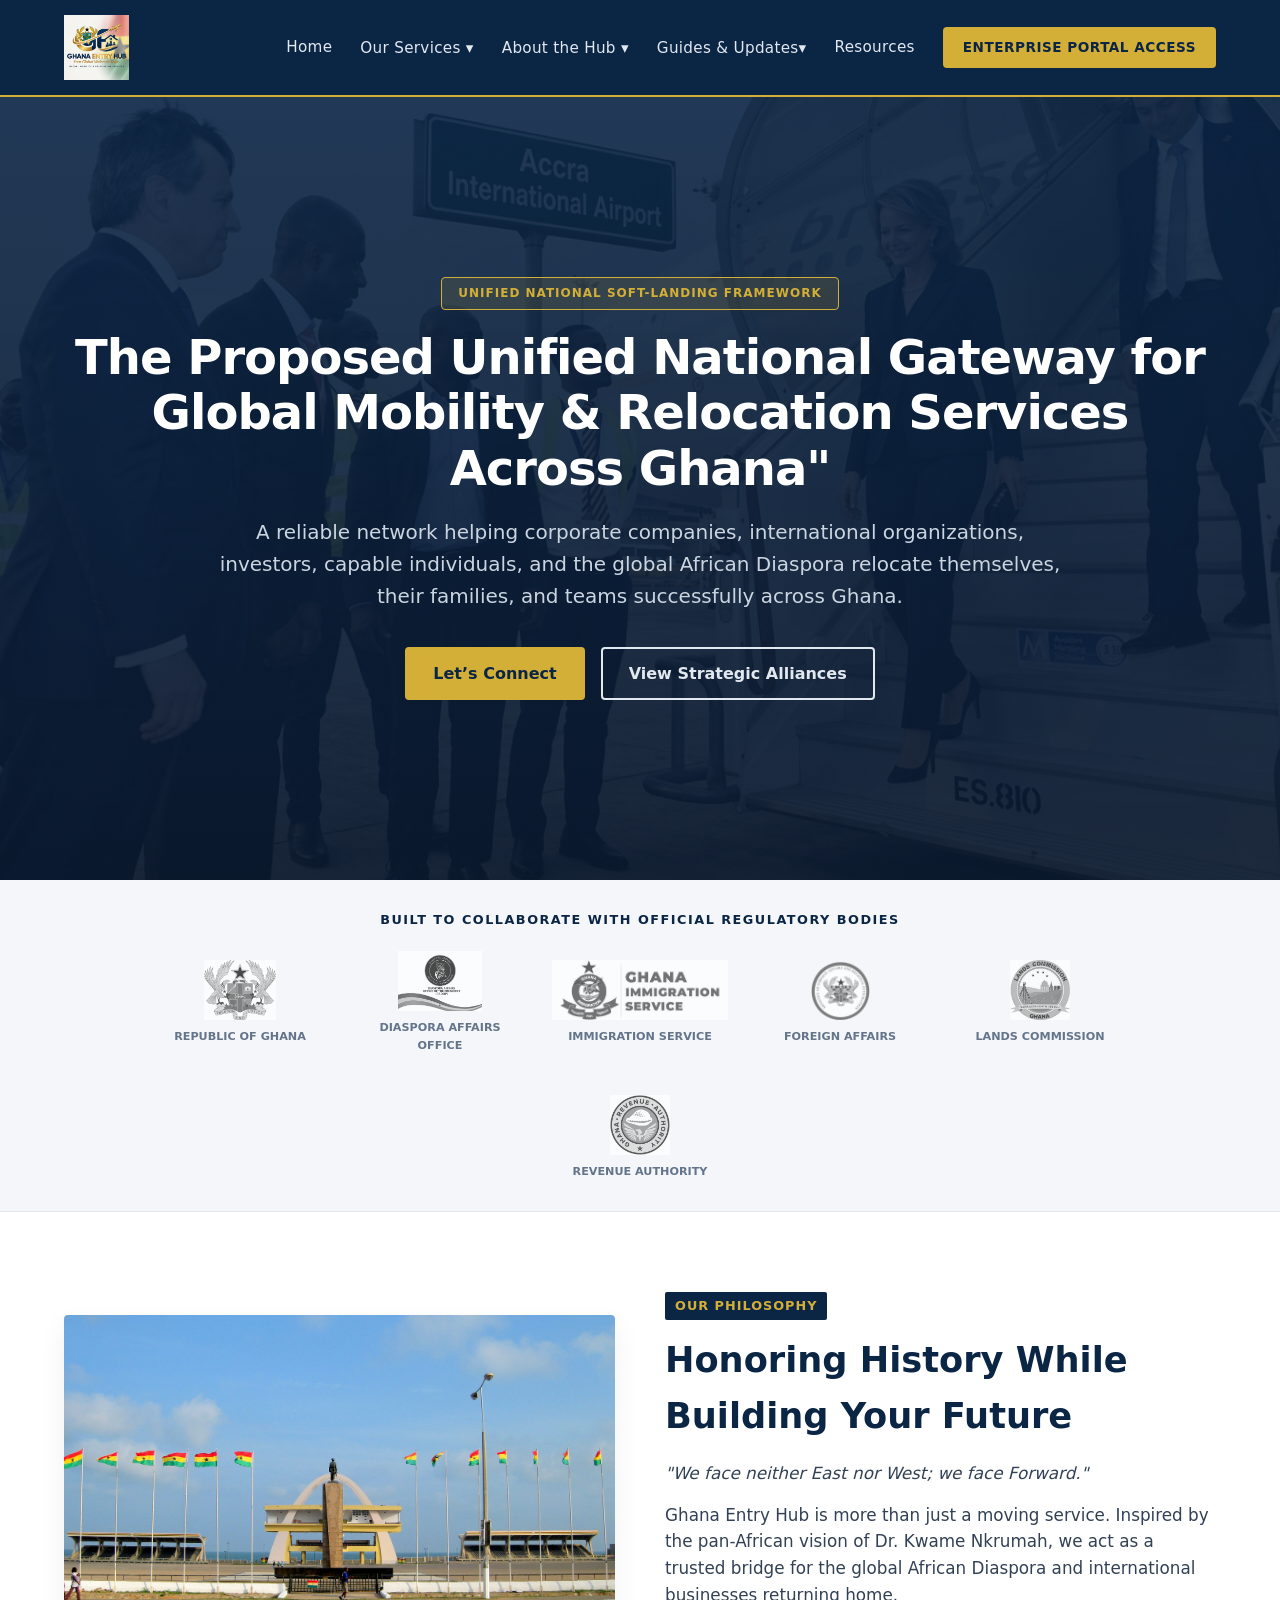
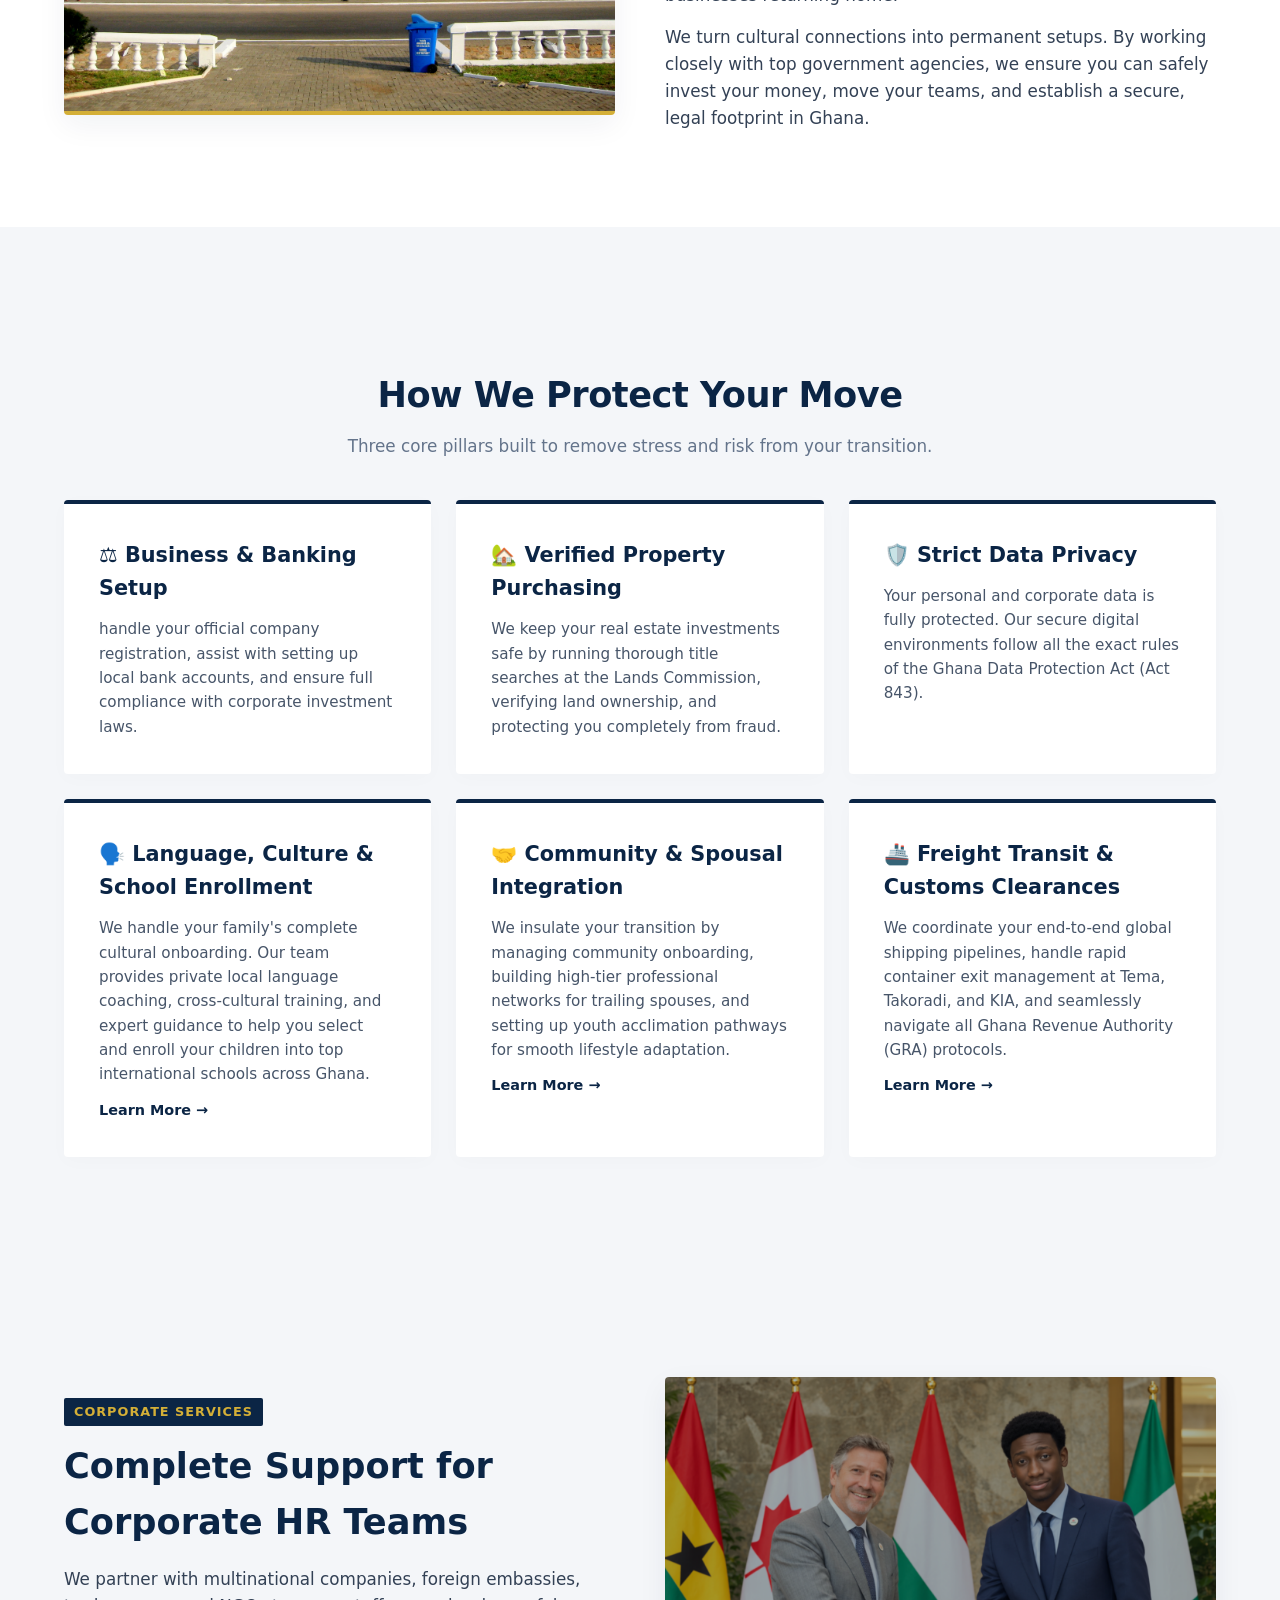
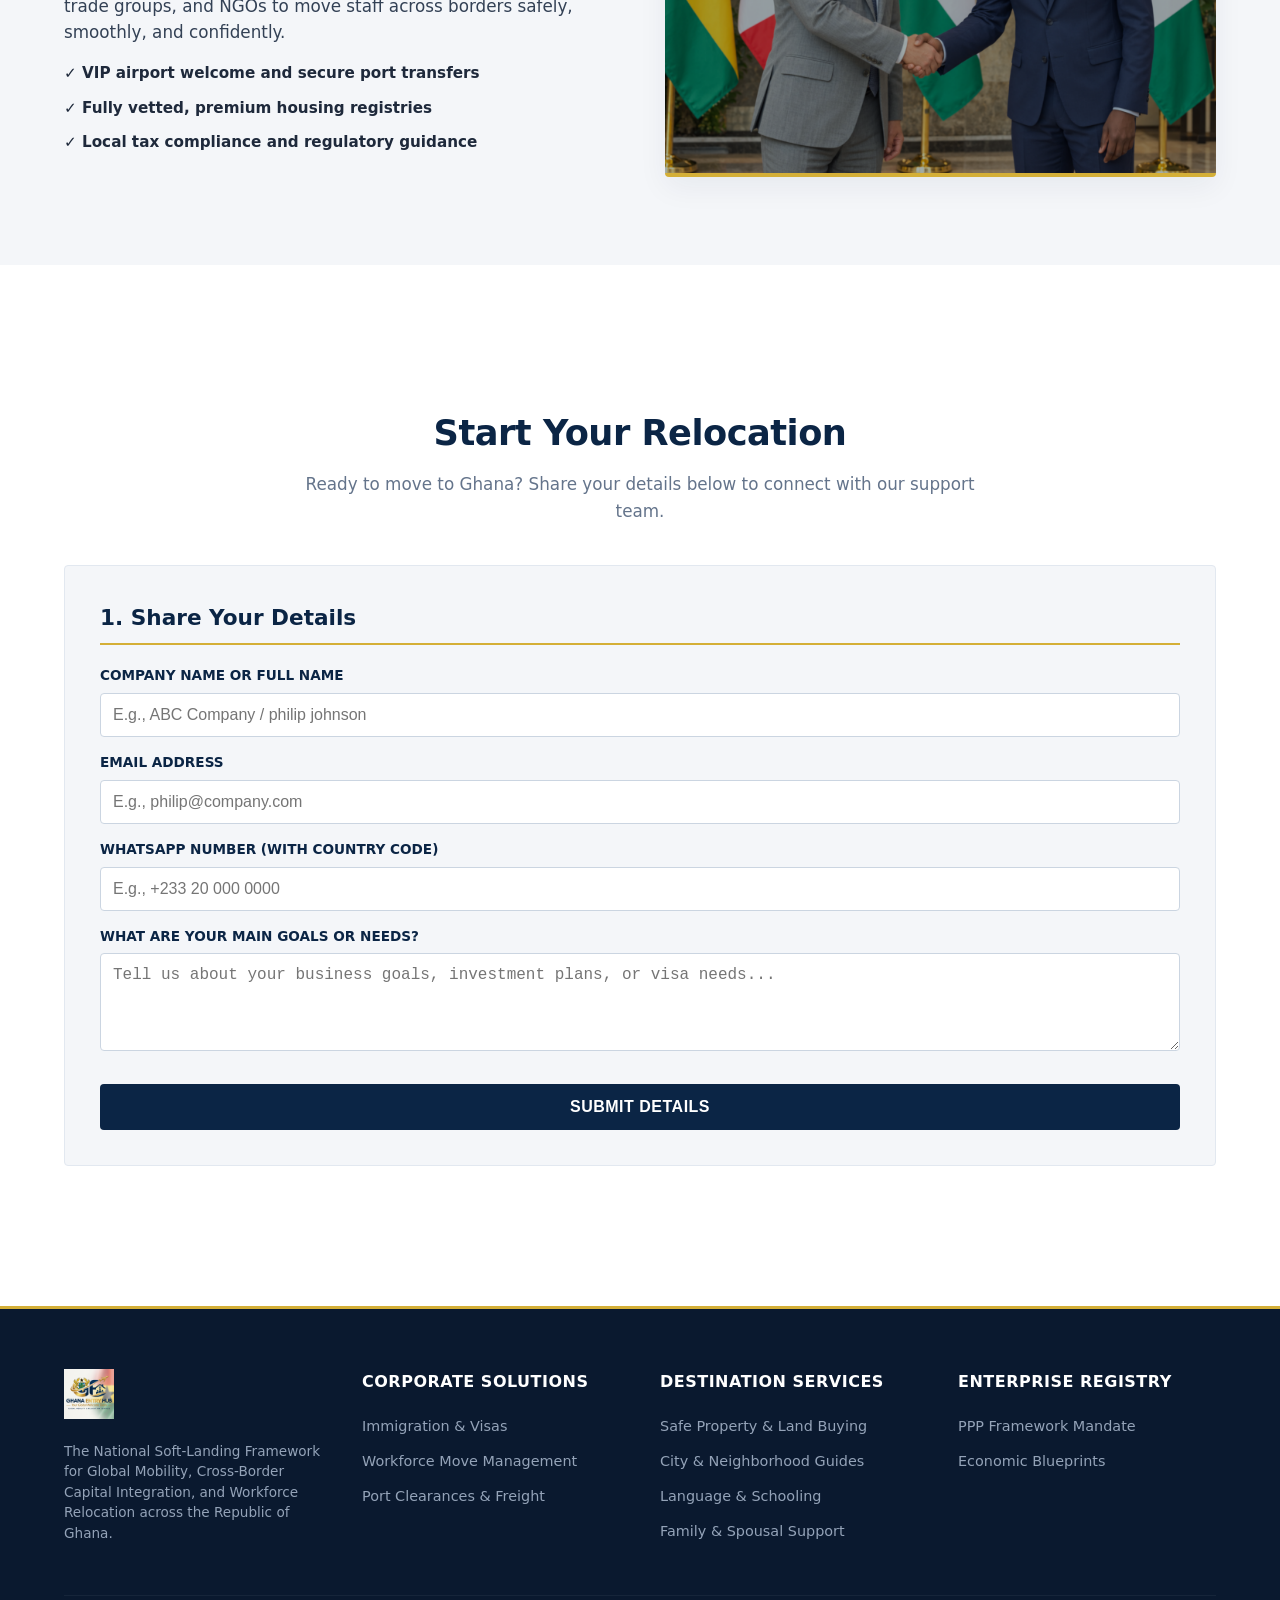
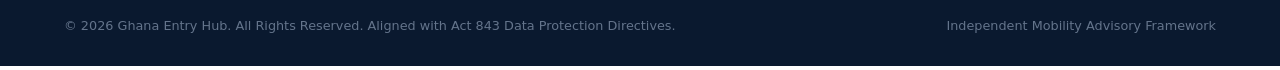
==== index.html @ ea22aaa8 "Update index page" ====
<!DOCTYPE html>
<html lang="en">
<head>
    <meta charset="UTF-8">
    <meta name="viewport" content="width=device-width, initial-scale=1.0">
    <title>Ghana Entry Hub - Your Gateway to Seamless Relocations</title>
        <!-- 2. The Text Snippet on Google (152 Characters) -->
    <meta name="description" content="The reliable network helping corporate companies, international organizations, and the global African Diaspora relocate families and teams across Ghana.">
    <link rel="stylesheet" href="style.css">
</head>
<body>

    <!-- Corporate Global Mobility Institutional Header (KEPT ORIGINAL) -->
    <nav class="site-navbar">
        <div class="nav-container">
            <a href="index.html" class="logo-link">
                <img src="assets/Ghanaentryhub-logo.jpg.jpg" alt="Ghana Entry Hub Emblem" class="site-logo">
            </a>
            <div class="nav-links-right">
                <a href="index.html" class="nav-item">Home</a>
               <!-- Global Mobility Services Dropdown Node -->
<div class="nav-dropdown">
    <a href="#" class="nav-item dropbtn">Our Services ▾</a>
    <div class="dropdown-content">
        <!-- Technical & B2B Compliance Paths -->
        <a href="immigration.html">Immigration & Visa Policy</a>
        <a href="corporate-mobility.html">Corporate Relocation & VIP Support</a>
        <a href="move-logistics.html">Move Logistics & Port Clearance</a>
        
        <!-- Lifestyle & Relocation Paths -->
        <a href="real-estate.html">Safe Property & Land Buying</a>
        <a href="neighborhoods.html">City & Neighborhood Guides</a>
        <a href="education.html">Language & School Enrollment</a>
        <a href="family-integration.html">Family & Spousal Support</a>
    </div>
</div>


                <div class="nav-dropdown">
                    <a href="#" class="nav-item dropbtn">About the Hub ▾</a>
                    <div class="dropdown-content">
                        <a href="index.html#nkrumah-doctrine">The Nkrumah Doctrine & Mission</a>
                        <a href="partnership-mandate.html">Public-Private Partnership Mandate</a>
                    </div>
                </div>
                <!-- Legislative Updates Node -->
                <div class="nav-dropdown">
                    <a href="#" class="nav-item dropbtn"> Guides & Updates▾</a>
                    <div class="dropdown-content">
                        <a href="resources.html">National Economic Repository (Blueprints)</a>
                        <a href="immigration.html#act-843">Act 843 Regulatory Compliance Bulletins</a>
                    </div>
                </div>
                <a href="resources.html" class="nav-item">Resources</a>
                <a href="special-digital.html" class="btn-nav-cta">Enterprise Portal Access</a>
            </div>
        </div>
    </nav>

    <!-- The Sovereign Gateway Hero Module (KEPT ORIGINAL) -->
    <header class="hero-gateway">
        <div class="container">
            <span class="badge-state">Unified National Soft-Landing Framework</span>
            <h1>The Proposed Unified National Gateway for Global Mobility & Relocation Services Across Ghana"</h1>
            <p>A reliable network helping corporate companies, international organizations, investors, capable individuals, and the global African Diaspora relocate themselves, their families, and teams successfully across Ghana.</p>
            <div class="cta-group">
                <a href="#booking" class="btn-primary-blueprint">Let’s Connect</a>
                <a href="#alignment" class="btn-secondary-blueprint">View Strategic Alliances</a>
            </div>
        </div>
    </header>

    <!-- The Sovereign Alignment Matrix Grid (SIMPLIFIED FROM HERE DOWN) -->
    <div id="alignment" class="alignment-console">
        <p>Built to Collaborate with Official Regulatory Bodies</p>
        <div class="logo-alignment-grid">
            <div class="alignment-badge-card">
                <img src="assets/coat-of-arms-ghana.jpg.jpg" alt="Republic of Ghana Coat of Arms" class="alignment-logo">
                <span class="logo-label">Republic of Ghana</span>
            </div>
            <div class="alignment-badge-card">
                <img src="assets/diaspora-office-of-the-president-logo.jpg.jpg" alt="Diaspora Affairs Office of the President" class="alignment-logo">
                <span class="logo-label">Diaspora Affairs Office</span>
            </div>
            <div class="alignment-badge-card">
                <img src="assets/Ghana-immigration-service-logo.jpg.jpg" alt="Ghana Immigration Service" class="alignment-logo">
                <span class="logo-label">Immigration Service</span>
            </div>
            <div class="alignment-badge-card">
                <img src="assets/ministry-of-foreign-affairs-logo.jpg.jpg" alt="Ministry of Foreign Affairs and Regional Integration" class="alignment-logo">
                <span class="logo-label">Foreign Affairs</span>
            </div>
             <div class="alignment-badge-card">
                <img src="assets/Lands-commission-logo.jpg.jpg" alt="Lands Commission" class="alignment-logo">
                <span class="logo-label">Lands Commission</span>
            </div>
             <div class="alignment-badge-card">
                <img src="assets/Ghana-revenue-authority-logo.jpg.jpg" alt="Ghana Revenue Authority" class="alignment-logo">
                <span class="logo-label">Revenue Authority</span>
            </div>
        </div>
    </div>

    <!-- Historical Anchor Node: The Nkrumah Doctrine -->
    <section class="split-framework-section">
        <div class="container-split">
            <div class="split-image">
                <img src="assets/freedom-square.jpg.jpg" alt="Black Star Independence Square Architecture">
            </div>
            <div class="split-text">
                <span class="institution-tag">Our Philosophy</span>
                <h2>Honoring History While Building Your Future</h2>
                <p><em>"We face neither East nor West; we face Forward."</em></p>
                <p>Ghana Entry Hub is more than just a moving service. Inspired by the pan-African vision of Dr. Kwame Nkrumah, we act as a trusted bridge for the global African Diaspora and international businesses returning home.</p>
                <p>We turn cultural connections into permanent setups. By working closely with top government agencies, we ensure you can safely invest your money, move your teams, and establish a secure, legal footprint in Ghana.</p>
            </div>
        </div>
    </section>

    <!-- Friction Insulation Matrix -->
    <section class="matrix-section">
        <div class="container">
            <h2 class="section-title">How We Protect Your Move</h2>
            <p class="section-subtitle">Three core pillars built to remove stress and risk from your transition.</p>
            <div class="matrix-grid">
                <!-- Pillar 1 -->
                <div class="framework-card">
                    <h3>⚖️ Business & Banking Setup</h3>
                    <p> handle your official company registration, assist with setting up local bank accounts, and ensure full compliance with corporate investment laws.</p>
                </div>
                <!-- Pillar 2 -->
                <div class="framework-card">
                    <h3>🏡 Verified Property Purchasing</h3>
                    <p>We keep your real estate investments safe by running thorough title searches at the Lands Commission, verifying land ownership, and protecting you completely from fraud.</p>
                </div>
                <!-- Pillar 3 -->
                <div class="framework-card">
                    <h3>🛡️ Strict Data Privacy</h3>
                    <p>Your personal and corporate data is fully protected. Our secure digital environments follow all the exact rules of the Ghana Data Protection Act (Act 843).</p>
                </div>
                <!-- Add this Card inside your main services grid container -->
               <div class="framework-card">
               <h3>🗣️ Language, Culture & School Enrollment</h3>
             <p>We handle your family's complete cultural onboarding. Our team provides private local language coaching, cross-cultural training, and expert guidance to help you select and enroll your children into top international schools across Ghana.</p>
             <a href="education.html" style="color: var(--primary); font-weight: 700; text-decoration: none; display: inline-block; margin-top: 12px; font-size: 0.9rem;">Learn More →</a>
             </div>
             <!-- Pillar 4: Family Integration & Lifestyle Adaptation -->
               <div class="framework-card">
             <h3>🤝 Community & Spousal Integration</h3>
             <p>We insulate your transition by managing community onboarding, building high-tier professional networks for trailing spouses, and setting up youth acclimation pathways for smooth lifestyle adaptation.</p>
              <a href="family-integration.html" style="color: var(--primary); font-weight: 700; text-decoration: none; display: inline-block; margin-top: 12px; font-size: 0.9rem;">Learn More →</a>
             </div>
             <!-- Pillar 5: Global Shipping & Port Clearances -->
            <div class="framework-card">
            <h3>🚢 Freight Transit & Customs Clearances</h3>
            <p>We coordinate your end-to-end global shipping pipelines, handle rapid container exit management at Tema, Takoradi, and KIA, and seamlessly navigate all Ghana Revenue Authority (GRA) protocols.</p>
            <a href="move-logistics.html" style="color: var(--primary); font-weight: 700; text-decoration: none; display: inline-block; margin-top: 12px; font-size: 0.9rem;">Learn More →</a>
            </div>

            </div>
        </div>
    </section>

    <!-- Cultural and Economic Integration Split -->
    <section class="split-framework-section alt-bg">
        <div class="container-split">
            <div class="split-text">
                <span class="institution-tag">Corporate Services</span>
                <h2>Complete Support for Corporate HR Teams</h2>
                <p>We partner with multinational companies, foreign embassies, trade groups, and NGOs to move staff across borders safely, smoothly, and confidently.</p>
                <ul class="checkmark-matrix-list">
                    <li>✓ VIP airport welcome and secure port transfers</li>
                    <li>✓ Fully vetted, premium housing registries</li>
                    <li>✓ Local tax compliance and regulatory guidance</li>
                </ul>
            </div>
            <div class="split-image">
                <img src="assets/Diplomatic-Handshake.jpg.jpg" alt="Institutional Diplomatic Handshake Agreement">
            </div>
        </div>
    </section>

    <!-- Administrative Intake & Calendar Scheduling Module -->
    <section id="booking" class="intake-section">
        <div class="container">
            <h2 class="section-title">Start Your Relocation</h2>
            <p class="section-subtitle">Ready to move to Ghana? Share your details below to connect with our support team.</p>
            <div class="intake-container">
                
                <!-- Registration Submission Node -->
                <form action="https://calendly.com/kheizzyy77/20" method="POST" class="secure-intake-form">
                    <input type="hidden" name="_next" value="https://formspree.io">
                    <input type="text" name="_gotcha" style="display:none">
                    
                    <h3>1. Share Your Details</h3>
                    <label for="name">Company Name or Full Name</label>
                    <input type="text" id="name" name="name" required placeholder="E.g., ABC Company / philip johnson">
                    
                    <label for="email">Email Address</label>
                    <input type="email" id="email" name="email" required placeholder="E.g., philip@company.com">
                    
                    <label for="whatsapp">WhatsApp Number (With Country Code)</label>
                    <input type="tel" id="whatsapp" name="whatsapp" required placeholder="E.g., +233 20 000 0000">
                    
                    <label for="notes">What are your main goals or needs?</label>
                    <textarea id="notes" name="objectives" rows="4" required placeholder="Tell us about your business goals, investment plans, or visa needs..."></textarea>
                    
                    <button type="submit" class="btn-submit-secure">Submit Details</button>
                </form>

 </div>
        </div>
    </section>
 <!-- Master Institutional Footer -->
    <footer class="site-footer">
        <div class="footer-container">
            <div class="footer-brand">
                <img src="assets/Ghanaentryhub-logo.jpg.jpg" alt="Ghana Entry Hub Emblem" style="height: 50px; width: auto; object-fit: contain;">
                <p>The National Soft-Landing Framework for Global Mobility, Cross-Border Capital Integration, and Workforce Relocation across the Republic of Ghana.</p>
            </div>
            <div class="footer-links-col">
                <h4>Corporate Solutions</h4>
                <ul>
                    <li><a href="immigration.html">Immigration & Visas</a></li>
                    <li><a href="corporate-mobility.html">Workforce Move Management</a></li>
                    <li><a href="move-logistics.html">Port Clearances & Freight</a></li>
                </ul>
            </div>
            <div class="footer-links-col">
                <h4>Destination Services</h4>
                <ul>
                    <li><a href="real-estate.html">Safe Property & Land Buying</a></li>
                    <li><a href="neighborhoods.html">City & Neighborhood Guides</a></li>
                    <li><a href="education.html">Language & Schooling</a></li>
                    <li><a href="family-integration.html">Family & Spousal Support</a></li>
                </ul>
            </div>
            <div class="footer-links-col">
                <h4>Enterprise Registry</h4>
                <ul>
                    <li><a href="partnership-mandate.html">PPP Framework Mandate</a></li>
                    <li><a href="resources.html">Economic Blueprints</a></li>
                  
                </ul>
            </div>
        </div>
        <div class="footer-bottom">
            <p>&copy; 2026 Ghana Entry Hub. All Rights Reserved. Aligned with Act 843 Data Protection Directives.</p>
            <p>Independent Mobility Advisory Framework</p>
        </div>
    </footer>
</body>
</html>
---- style.css ----
/* ==========================================================================
   GHANA ENTRY HUB - UNIFIED GLOBAL BRAND SHEET (style.css)
   ========================================================================== */

:root {
  --primary: #0B2545;       /* Institutional Navy Blue */
  --secondary: #D4AF37;     /* Dignified Gold Accent */
  --dark: #0A192F;          /* Deep Administration Matte */
  --light: #F4F6F9;         /* Sovereign Ministry Grey */
  --white: #FFFFFF;
  --text-dark: #1E293B;
  --text-muted: #64748B;
}

* {
  box-sizing: border-box;
  margin: 0;
  padding: 0;
}

body {
  font-family: 'Segoe UI', system-ui, -apple-system, sans-serif;
  line-height: 1.6;
  color: var(--text-dark);
  background-color: var(--white);
}

/* --- Institutional Header Navigation Bar --- */
.site-navbar {
  background-color: var(--primary);
  padding: 15px 0;
  border-bottom: 2px solid var(--secondary);
  position: sticky;
  top: 0;
  z-index: 10000;
  width: 100%;
}

.nav-container {
  width: 90%;
  max-width: 1200px;
  margin: 0 auto;
  display: flex;
  align-items: center;
  justify-content: space-between;
}

.site-logo {
  height: 65px;
  width: auto;
  display: block;
  object-fit: contain;
}

.logo-link {
  display: inline-block;
}

.nav-links-right {
  display: flex;
  align-items: center;
  gap: 28px; /* Optimized spacing for corporate dropdown layout */
}

.nav-item {
  color: #E2E8F0;
  text-decoration: none;
  font-weight: 500;
  font-size: 0.95rem;
  letter-spacing: 0.3px;
  transition: color 0.2s ease;
}

.nav-item:hover, .nav-item.active {
  color: var(--secondary);
}

.btn-nav-cta {
  background-color: var(--secondary);
  color: var(--primary);
  padding: 10px 20px;
  text-decoration: none;
  font-weight: 700;
  border-radius: 4px;
  font-size: 0.85rem;
  text-transform: uppercase;
  letter-spacing: 0.5px;
  transition: opacity 0.2s ease;
}

.btn-nav-cta:hover {
  opacity: 0.9;
}

/* --- Corporate Dropdown Architecture (Cartus/SIRVA Style Alignment) --- */
.nav-dropdown {
  position: relative;
  display: inline-block;
}

.dropbtn {
  cursor: pointer;
  padding: 5px 0;
}

.dropdown-content {
  display: none;
  position: absolute;
  background-color: var(--primary);
  min-width: 280px;
  box-shadow: 0px 8px 24px rgba(10, 25, 47, 0.15);
  border: 1px solid rgba(255, 255, 255, 0.1);
  border-top: 3px solid var(--secondary);
  border-radius: 4px;
  z-index: 10001;
  top: 100%;
  left: 0;
  margin-top: 10px;
}

.dropdown-content a {
  color: #E2E8F0;
  padding: 12px 20px;
  text-decoration: none;
  display: block;
  font-size: 0.88rem;
  font-weight: 500;
  transition: all 0.2s ease;
  border-bottom: 1px solid rgba(255, 255, 255, 0.05);
}

.dropdown-content a:last-child {
  border-bottom: none;
}

.dropdown-content a:hover {
  background-color: var(--dark);
  color: var(--secondary);
  padding-left: 25px;
}

/* Activate Toggle Handshake on Hover */
.nav-dropdown:hover .dropdown-content {
  display: block;
}

/* --- Core Layout Containers --- */
.container {
  width: 90%;
  max-width: 1200px;
  margin: 0 auto;
  padding: 60px 0;
}

.section-title {
  text-align: center;
  font-size: 2.2rem;
  font-weight: 800;
  color: var(--primary);
  margin-bottom: 10px;
  letter-spacing: -0.5px;
}

.section-subtitle {
  text-align: center;
  color: var(--text-muted);
  max-width: 700px;
  margin: 0 auto 40px auto;
  font-size: 1.05rem;
}

/* --- Sovereign Hero Portal Layout --- */
header.hero-gateway {
  background: linear-gradient(rgba(11, 37, 69, 0.9), rgba(10, 25, 47, 0.92)), 
              url('assets/executive-arrives-droping-off-plane.jpg.jpg') no-repeat center center/cover;
  color: var(--white);
  text-align: center;
  padding: 120px 0;
}

.badge-state {
  background: rgba(212, 175, 55, 0.12);
  color: var(--secondary);
  border: 1px solid var(--secondary);
  padding: 6px 16px;
  border-radius: 4px;
  font-weight: 700;
  font-size: 0.75rem;
  text-transform: uppercase;
  letter-spacing: 1px;
  display: inline-block;
  margin-bottom: 20px;
}

header.hero-gateway h1 {
  font-size: 3rem;
  margin-bottom: 20px;
  font-weight: 800;
  line-height: 1.15;
  letter-spacing: -1px;
}

header.hero-gateway p {
  font-size: 1.25rem;
  max-width: 850px;
  margin: 0 auto 35px auto;
  color: #CBD5E1;
}

.cta-group {
  display: flex;
  gap: 16px;
  justify-content: center;
}

.btn-primary-blueprint {
  background-color: var(--secondary);
  color: var(--primary);
  padding: 14px 28px;
  text-decoration: none;
  font-weight: 700;
  border-radius: 4px;
  font-size: 1rem;
}

.btn-secondary-blueprint {
  border: 2px solid #E2E8F0;
  color: #E2E8F0;
  padding: 12px 26px;
  text-decoration: none;
  font-weight: 700;
  border-radius: 4px;
  font-size: 1rem;
  transition: all 0.2s;
}

.btn-secondary-blueprint:hover {
  background-color: var(--white);
  color: var(--primary);
}

/* --- Institutional Alignment Grid Console --- */
.alignment-console {
  background-color: var(--light);
  padding: 30px 0;
  border-bottom: 1px solid #E2E8F0;
  text-align: center;
}

.alignment-console p {
  font-size: 0.8rem;
  text-transform: uppercase;
  font-weight: 700;
  color: var(--primary);
  letter-spacing: 1.5px;
  margin-bottom: 20px;
}

.logo-alignment-grid {
  display: flex;
  flex-wrap: wrap;
  justify-content: center;
  align-items: center;
  gap: 40px;
  max-width: 1000px;
  margin: 0 auto;
}

.alignment-badge-card {
  display: flex;
  flex-direction: column;
  align-items: center;
  width: 160px;
}

.alignment-logo {
  height: 60px;
  width: auto;
  object-fit: contain;
  filter: grayscale(100%);
  opacity: 0.7;
  transition: all 0.3s ease;
  margin-bottom: 8px;
}

.alignment-badge-card:hover .alignment-logo {
  filter: grayscale(0%);
  opacity: 1;
}

.logo-label {
  font-size: 0.7rem;
  font-weight: 700;
  color: var(--text-muted);
  text-transform: uppercase;
  text-align: center;
}

/* --- Split Framework Columns --- */
.split-framework-section {
  padding: 80px 0;
  background-color: var(--white);
}

.split-framework-section.alt-bg {
  background-color: var(--light);
}

.container-split {
  display: grid;
  grid-template-columns: repeat(auto-fit, minmax(450px, 1fr));
  gap: 50px;
  width: 90%;
  max-width: 1200px;
  margin: 0 auto;
  align-items: center;
}

.split-image img {
  width: 100%;
  height: 400px;
  object-fit: cover;
  border-radius: 4px;
  box-shadow: 0 10px 30px rgba(11, 37, 69, 0.06);
  border-bottom: 4px solid var(--secondary);
}

.split-text .institution-tag {
  color: var(--secondary);
  font-weight: 700;
  text-transform: uppercase;
  font-size: 0.8rem;
  letter-spacing: 1px;
  background-color: var(--primary);
  padding: 4px 10px;
  border-radius: 2px;
  display: inline-block;
  margin-bottom: 12px;
}

.split-text h2 {
  font-size: 2.2rem;
  color: var(--primary);
  margin-bottom: 15px;
  font-weight: 800;
}

.split-text p {
  color: #334155;
  font-size: 1.05rem;
  margin-bottom: 15px;
}

/* --- Framework Matrix System --- */
.matrix-section {
  background-color: var(--light);
  padding: 80px 0;
}

.matrix-grid {
  display: grid;
  grid-template-columns: repeat(auto-fit, minmax(320px, 1fr));
  gap: 25px;
}

.framework-card {
  background: var(--white);
  padding: 35px;
  border-radius: 4px;
  box-shadow: 0 4px 20px rgba(0, 0, 0, 0.02);
  border-top: 4px solid var(--primary);
}

.framework-card h3 {
  margin-bottom: 12px;
  color: var(--primary);
  font-size: 1.3rem;
  font-weight: 700;
}

.framework-card p {
  color: #475569;
  font-size: 0.95rem;
}

.checkmark-matrix-list {
  list-style: none;
  margin-top: 15px;
}

.checkmark-matrix-list li {
  margin-bottom: 10px;
  font-weight: 600;
  color: var(--text-dark);
  font-size: 0.95rem;
}

/* --- Intake Module Grid --- */
.intake-section {
  background: var(--white);
  padding: 80px 0;
}

.intake-container {
  display: grid;
  grid-template-columns: repeat(auto-fit, minmax(450px, 1fr));
  gap: 40px;
  margin-top: 20px;
}

.secure-intake-form {
  background-color: var(--light);
  padding: 35px;
  border-radius: 4px;
  border: 1px solid #E2E8F0;
}

.secure-intake-form h3 {
  margin-bottom: 20px;
  color: var(--primary);
  font-size: 1.35rem;
  border-bottom: 2px solid var(--secondary);
  padding-bottom: 8px;
  font-weight: 700;
}

.secure-intake-form label {
  display: block;
  margin-top: 15px;
  font-weight: 600;
  font-size: 0.85rem;
  color: var(--primary);
  text-transform: uppercase;
}

.secure-intake-form input, .secure-intake-form textarea {
  width: 100%;
  padding: 12px;
  margin-top: 6px;
  border: 1px solid #CBD5E1;
  border-radius: 4px;
  font-size: 1rem;
  background: var(--white);
}

.btn-submit-secure {
  background-color: var(--primary);
  color: var(--white);
  width: 100%;
  padding: 14px;
  border: none;
  border-radius: 4px;
  font-weight: 700;
  font-size: 1rem;
  cursor: pointer;
  margin-top: 25px;
  text-transform: uppercase;
  letter-spacing: 0.5px;
}

.sync-briefing-box {
  background-color: var(--light);
  border: 1px solid #E2E8F0;
  padding: 35px;
  border-radius: 4px;
  display: flex;
  flex-direction: column;
  justify-content: center;
}

.sync-briefing-box h3 {
  font-size: 1.3rem;
  margin-bottom: 12px;
  color: var(--primary);
}

.box-narrative {
  color: #334155;
  font-size: 1rem;
  line-height: 1.6;
  margin-bottom: 15px;
}

.accent-gold-weight {
  color: #B8860B;
  font-weight: 700;
}

.sovereign-security-callout {
  font-size: 0.85rem;
  color: var(--text-dark);
  background: var(--white);
  padding: 15px;
  border-radius: 4px;
  border-left: 4px solid var(--secondary);
  margin-top: 10px;
}

.btn-gateway-manual {
  display: block;
  text-align: center;
  text-decoration: none;
  margin-top: 20px;
  background-color: var(--primary);
  color: var(--white);
  padding: 14px 20px;
  font-weight: 700;
  border-radius: 4px;
  font-size: 1rem;
  text-transform: uppercase;
}

.btn-gateway-manual:hover {
  background-color: var(--dark);
}

.audit-notes {
  font-size: 0.8rem;
  color: var(--text-muted);
  margin-top: 20px;
text-align: center;
}
/* --- Footer Platform --- */
footer.state-footer {
background-color: var(--dark);
color: #94A3B8;
font-size: 0.9rem;
border-top: 4px solid var(--primary);
}
.container-footer {
width: 90%;
max-width: 1200px;
margin: 0 auto;
padding: 30px 0;
text-align: center;
}
/* --- WhatsApp Communications Layer --- */
.whatsapp-communication-channel {
position: fixed;
bottom: 30px;
right: 30px;
background-color: #25D366;
color: var(--white);
text-decoration: none;
padding: 14px 24px;
border-radius: 4px;
display: flex;
align-items: center;
gap: 12px;
font-weight: 700;
font-size: 0.95rem;
box-shadow: 0 8px 24px rgba(37, 211, 102, 0.25);
z-index: 99999;
}
@media (max-width: 992px) {
.logo-alignment-grid { gap: 20px; }
.alignment-badge-card { width: 45%; }
}
@media (max-width: 768px) {
.nav-container { flex-direction: column; gap: 15px; }
.nav-links-right { flex-wrap: wrap; justify-content: center; gap: 15px; }
.container-split { grid-template-columns: 1fr; }
header.hero-gateway h1 { font-size: 2.2rem; }
}
/* --- Master Corporate Footer Sheet --- */
.site-footer {
  background-color: var(--dark);
  border-top: 3px solid var(--secondary);
  color: #CBD5E1;
  padding: 60px 0 30px 0;
  font-size: 0.9rem;
}

.footer-container {
  width: 90%;
  max-width: 1200px;
  margin: 0 auto;
  display: grid;
  grid-template-columns: repeat(auto-fit, minmax(220px, 1fr));
  gap: 40px;
}

.footer-brand p {
  margin-top: 15px;
  font-size: 0.85rem;
  color: #94A3B8;
  line-height: 1.5;
}

.footer-links-col h4 {
  color: var(--white);
  font-size: 1rem;
  font-weight: 700;
  margin-bottom: 20px;
  text-transform: uppercase;
  letter-spacing: 0.5px;
}

.footer-links-col ul {
  list-style: none;
}

.footer-links-col ul li {
  margin-bottom: 12px;
}

.footer-links-col ul li a {
  color: #94A3B8;
  text-decoration: none;
  transition: color 0.2s;
}

.footer-links-col ul li a:hover {
  color: var(--secondary);
}

.footer-bottom {
  width: 90%;
  max-width: 1200px;
  margin: 40px auto 0 auto;
  padding-top: 20px;
  border-top: 1px solid rgba(255, 255, 255, 0.05);
  display: flex;
  justify-content: space-between;
  flex-wrap: wrap;
  gap: 15px;
  font-size: 0.8rem;
  color: #64748B;
}
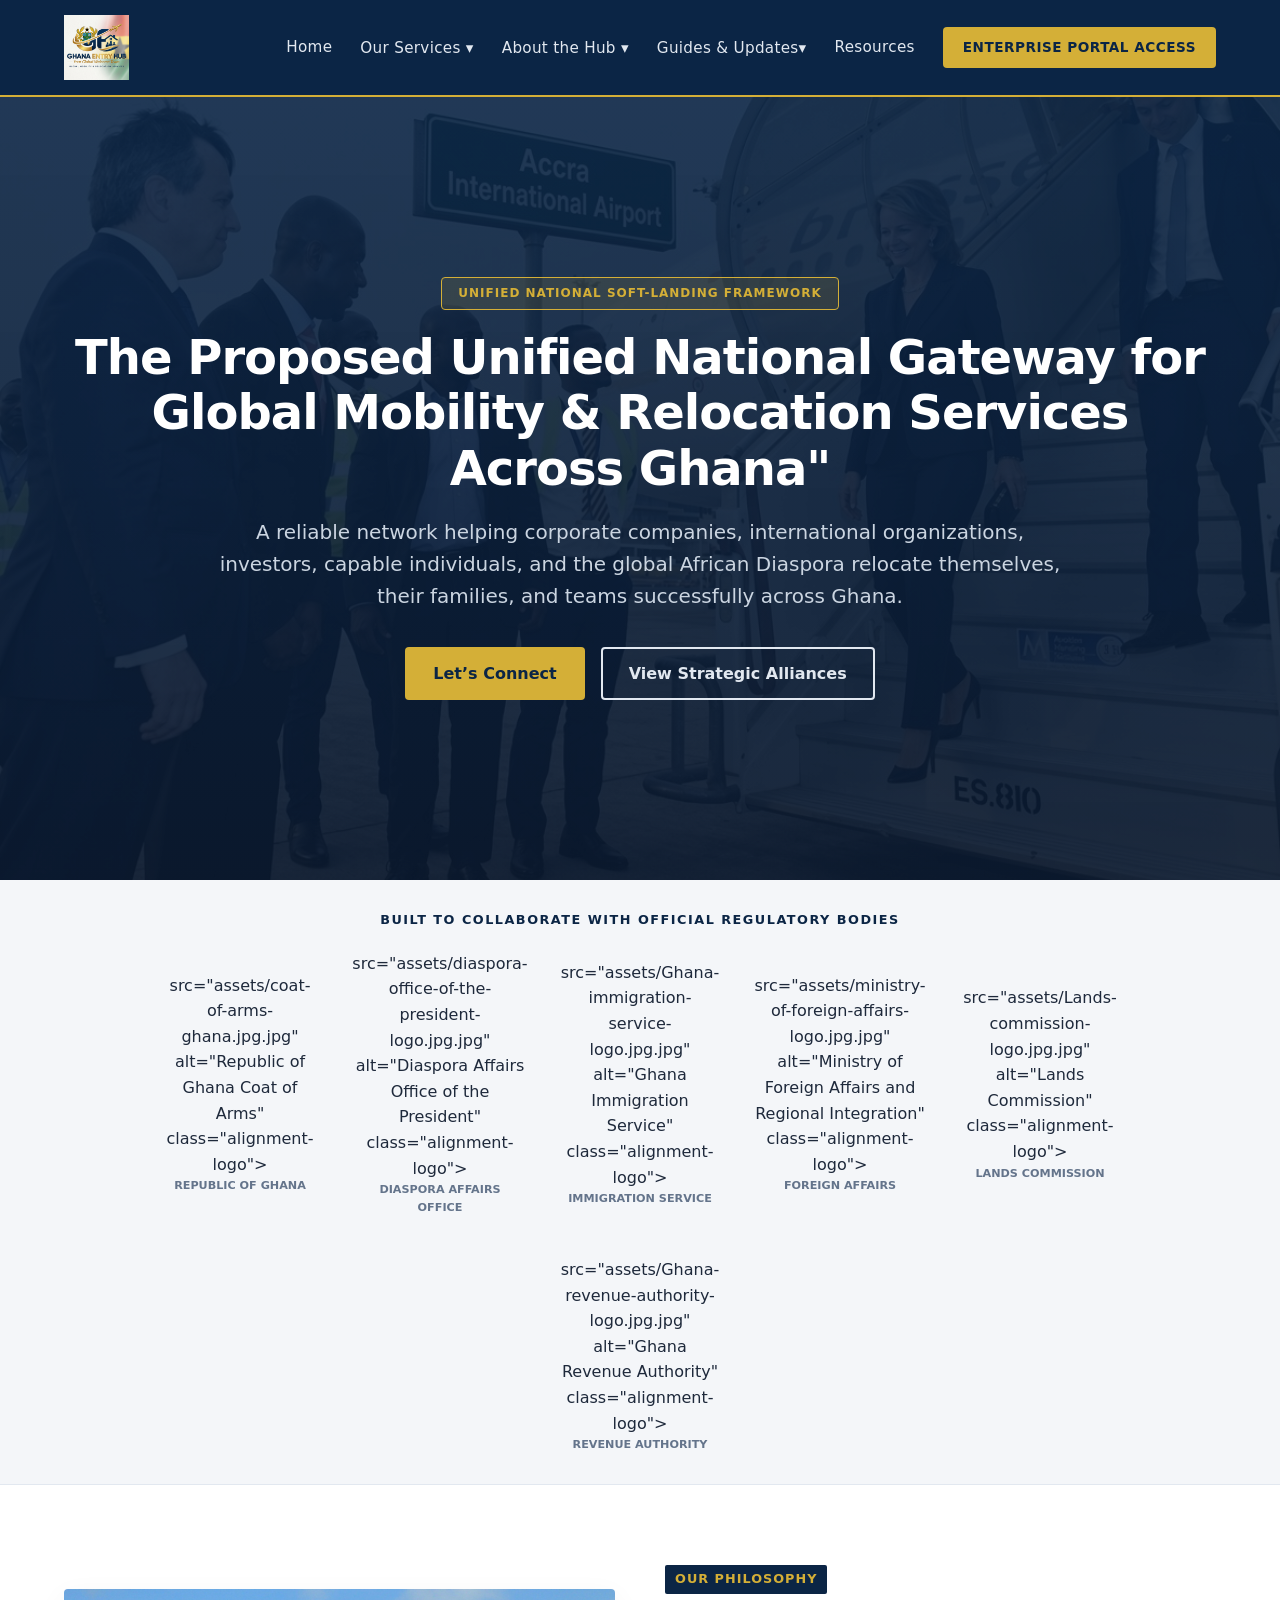
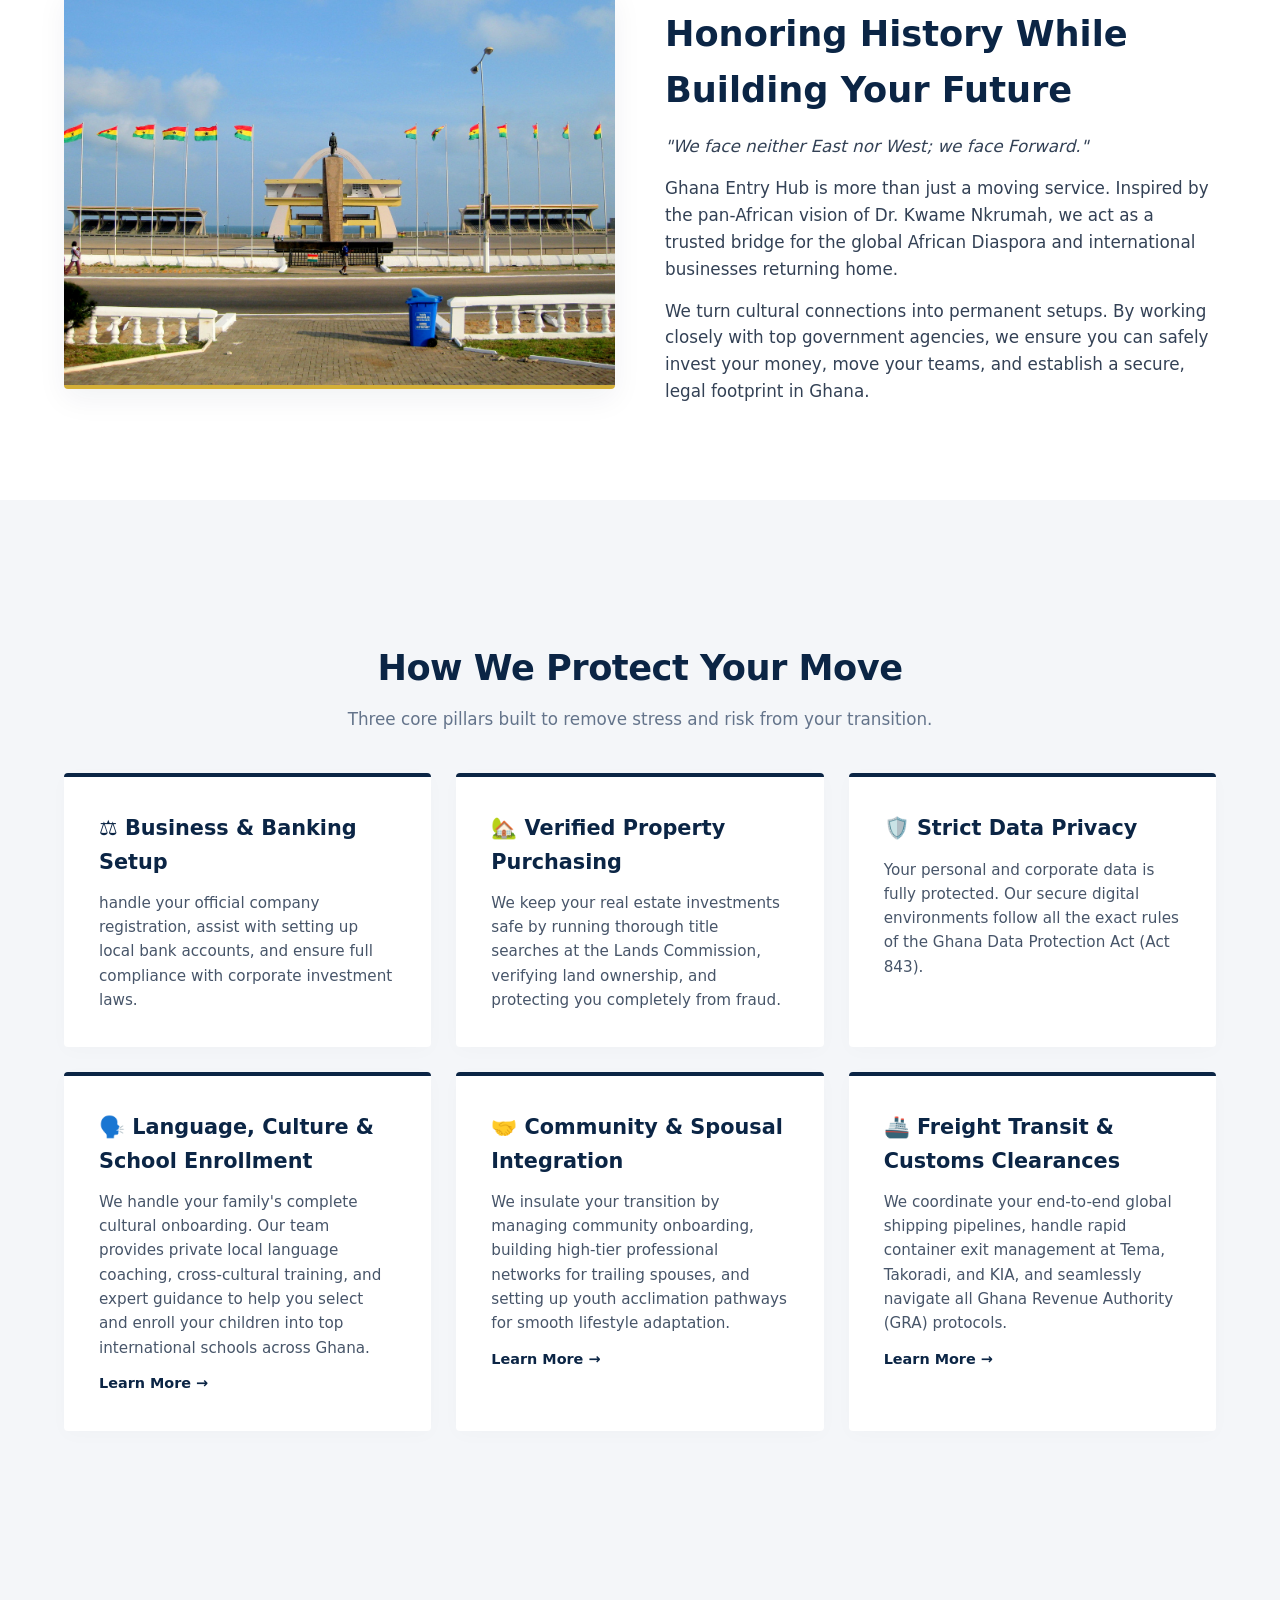
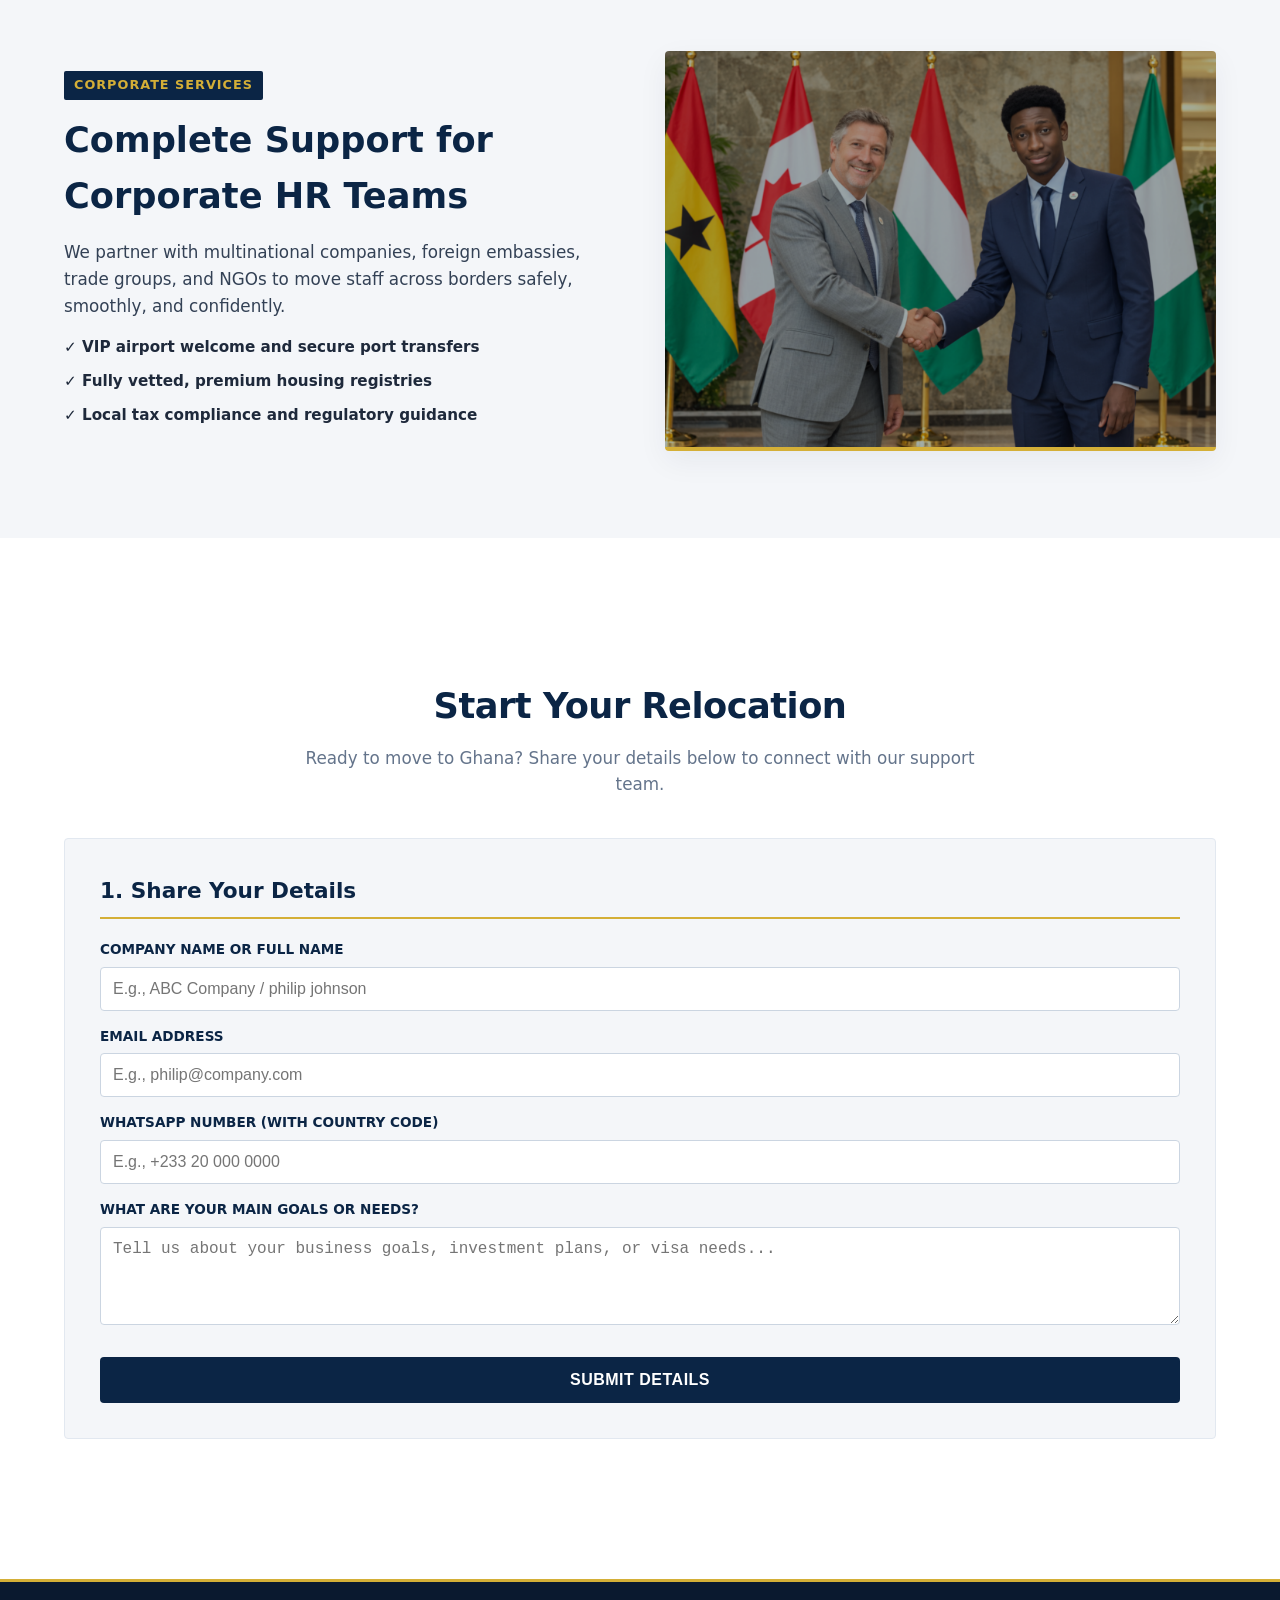
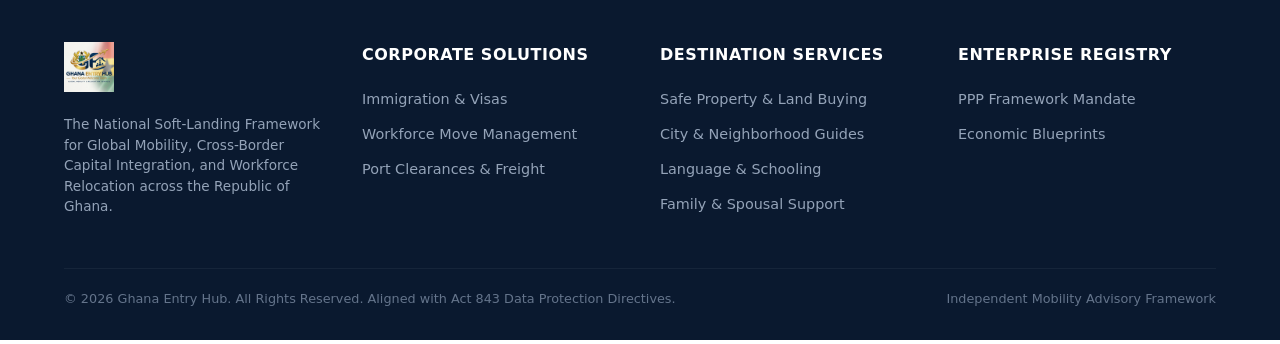
==== commit b6439ca7: "Update index page" ====
--- a/index.html
+++ b/index.html
@@ -75,27 +75,27 @@
         <p>Built to Collaborate with Official Regulatory Bodies</p>
         <div class="logo-alignment-grid">
             <div class="alignment-badge-card">
-                <img src="assets/coat-of-arms-ghana.jpg.jpg" alt="Republic of Ghana Coat of Arms" class="alignment-logo">
+                 src="assets/coat-of-arms-ghana.jpg.jpg" alt="Republic of Ghana Coat of Arms" class="alignment-logo">
                 <span class="logo-label">Republic of Ghana</span>
             </div>
             <div class="alignment-badge-card">
-                <img src="assets/diaspora-office-of-the-president-logo.jpg.jpg" alt="Diaspora Affairs Office of the President" class="alignment-logo">
+                 src="assets/diaspora-office-of-the-president-logo.jpg.jpg" alt="Diaspora Affairs Office of the President" class="alignment-logo">
                 <span class="logo-label">Diaspora Affairs Office</span>
             </div>
             <div class="alignment-badge-card">
-                <img src="assets/Ghana-immigration-service-logo.jpg.jpg" alt="Ghana Immigration Service" class="alignment-logo">
+                src="assets/Ghana-immigration-service-logo.jpg.jpg" alt="Ghana Immigration Service" class="alignment-logo">
                 <span class="logo-label">Immigration Service</span>
             </div>
             <div class="alignment-badge-card">
-                <img src="assets/ministry-of-foreign-affairs-logo.jpg.jpg" alt="Ministry of Foreign Affairs and Regional Integration" class="alignment-logo">
+                src="assets/ministry-of-foreign-affairs-logo.jpg.jpg" alt="Ministry of Foreign Affairs and Regional Integration" class="alignment-logo">
                 <span class="logo-label">Foreign Affairs</span>
             </div>
              <div class="alignment-badge-card">
-                <img src="assets/Lands-commission-logo.jpg.jpg" alt="Lands Commission" class="alignment-logo">
+                src="assets/Lands-commission-logo.jpg.jpg" alt="Lands Commission" class="alignment-logo">
                 <span class="logo-label">Lands Commission</span>
             </div>
              <div class="alignment-badge-card">
-                <img src="assets/Ghana-revenue-authority-logo.jpg.jpg" alt="Ghana Revenue Authority" class="alignment-logo">
+                src="assets/Ghana-revenue-authority-logo.jpg.jpg" alt="Ghana Revenue Authority" class="alignment-logo">
                 <span class="logo-label">Revenue Authority</span>
             </div>
         </div>
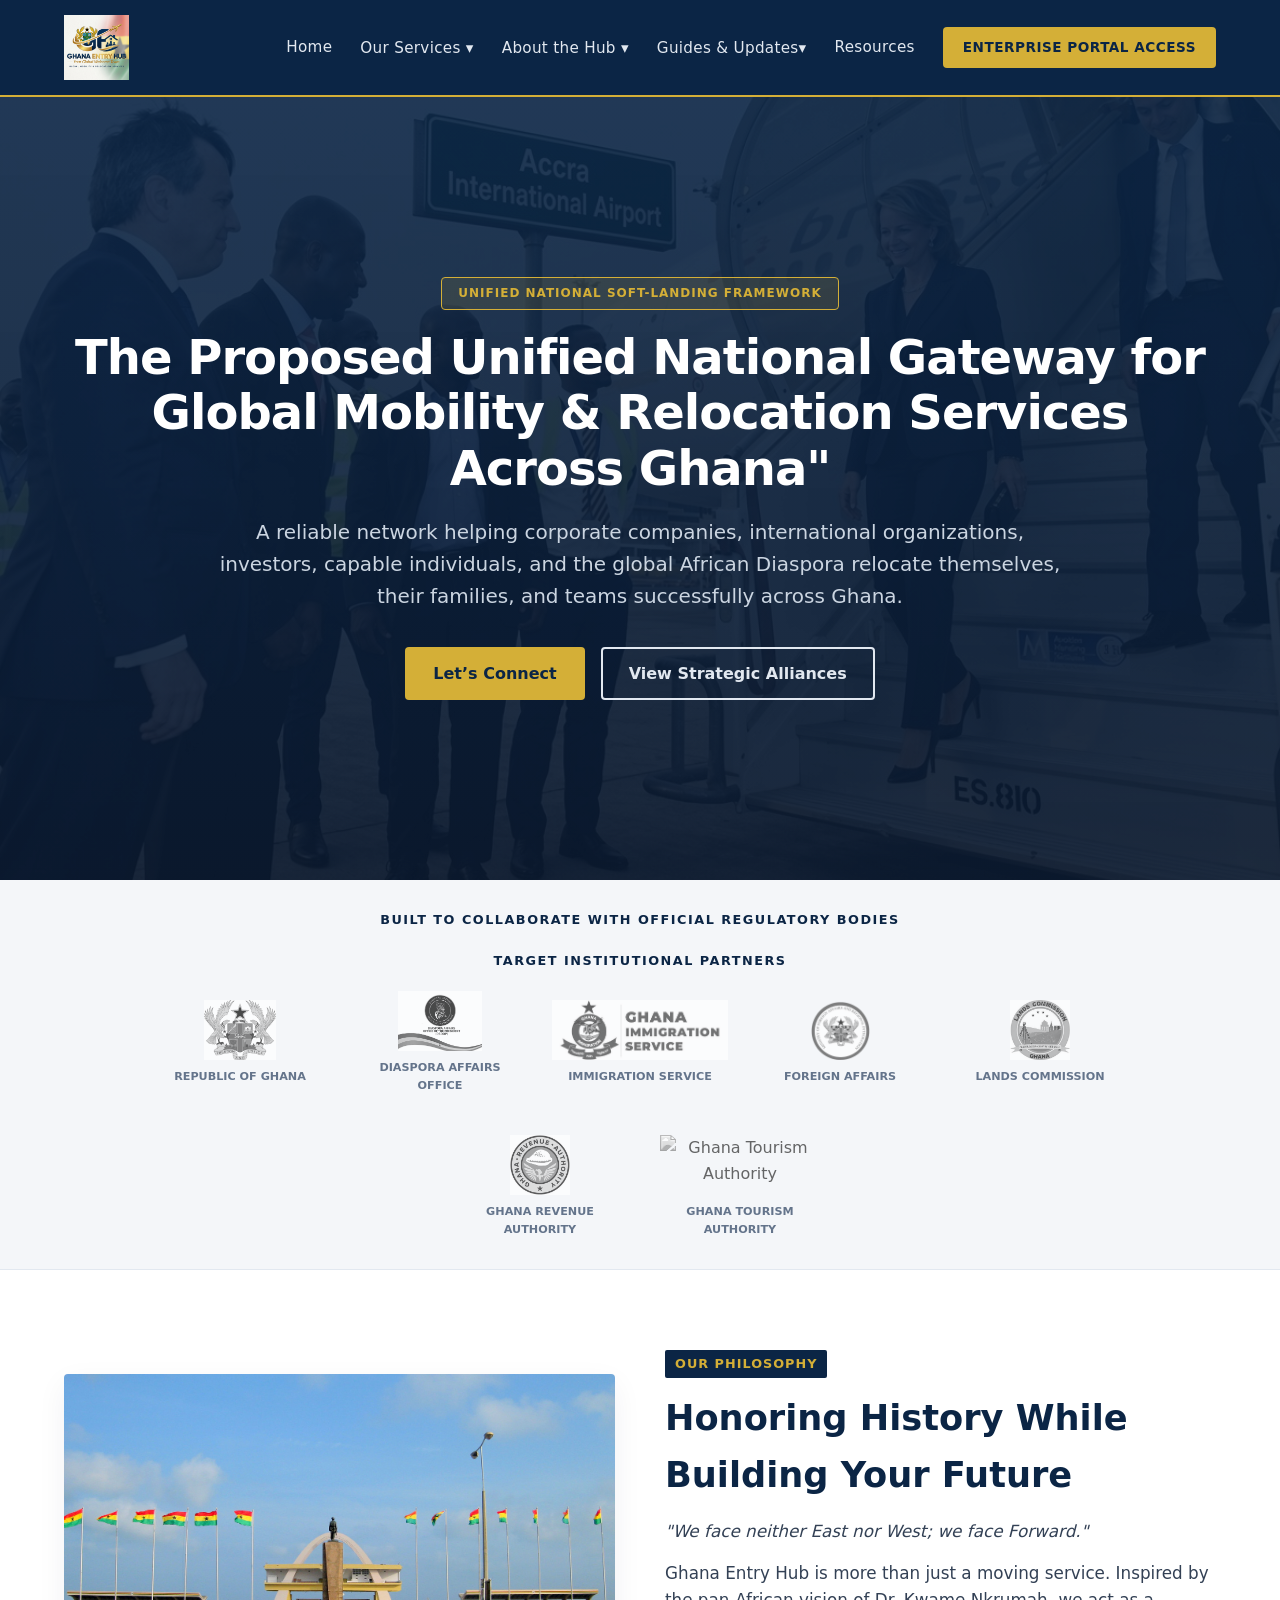
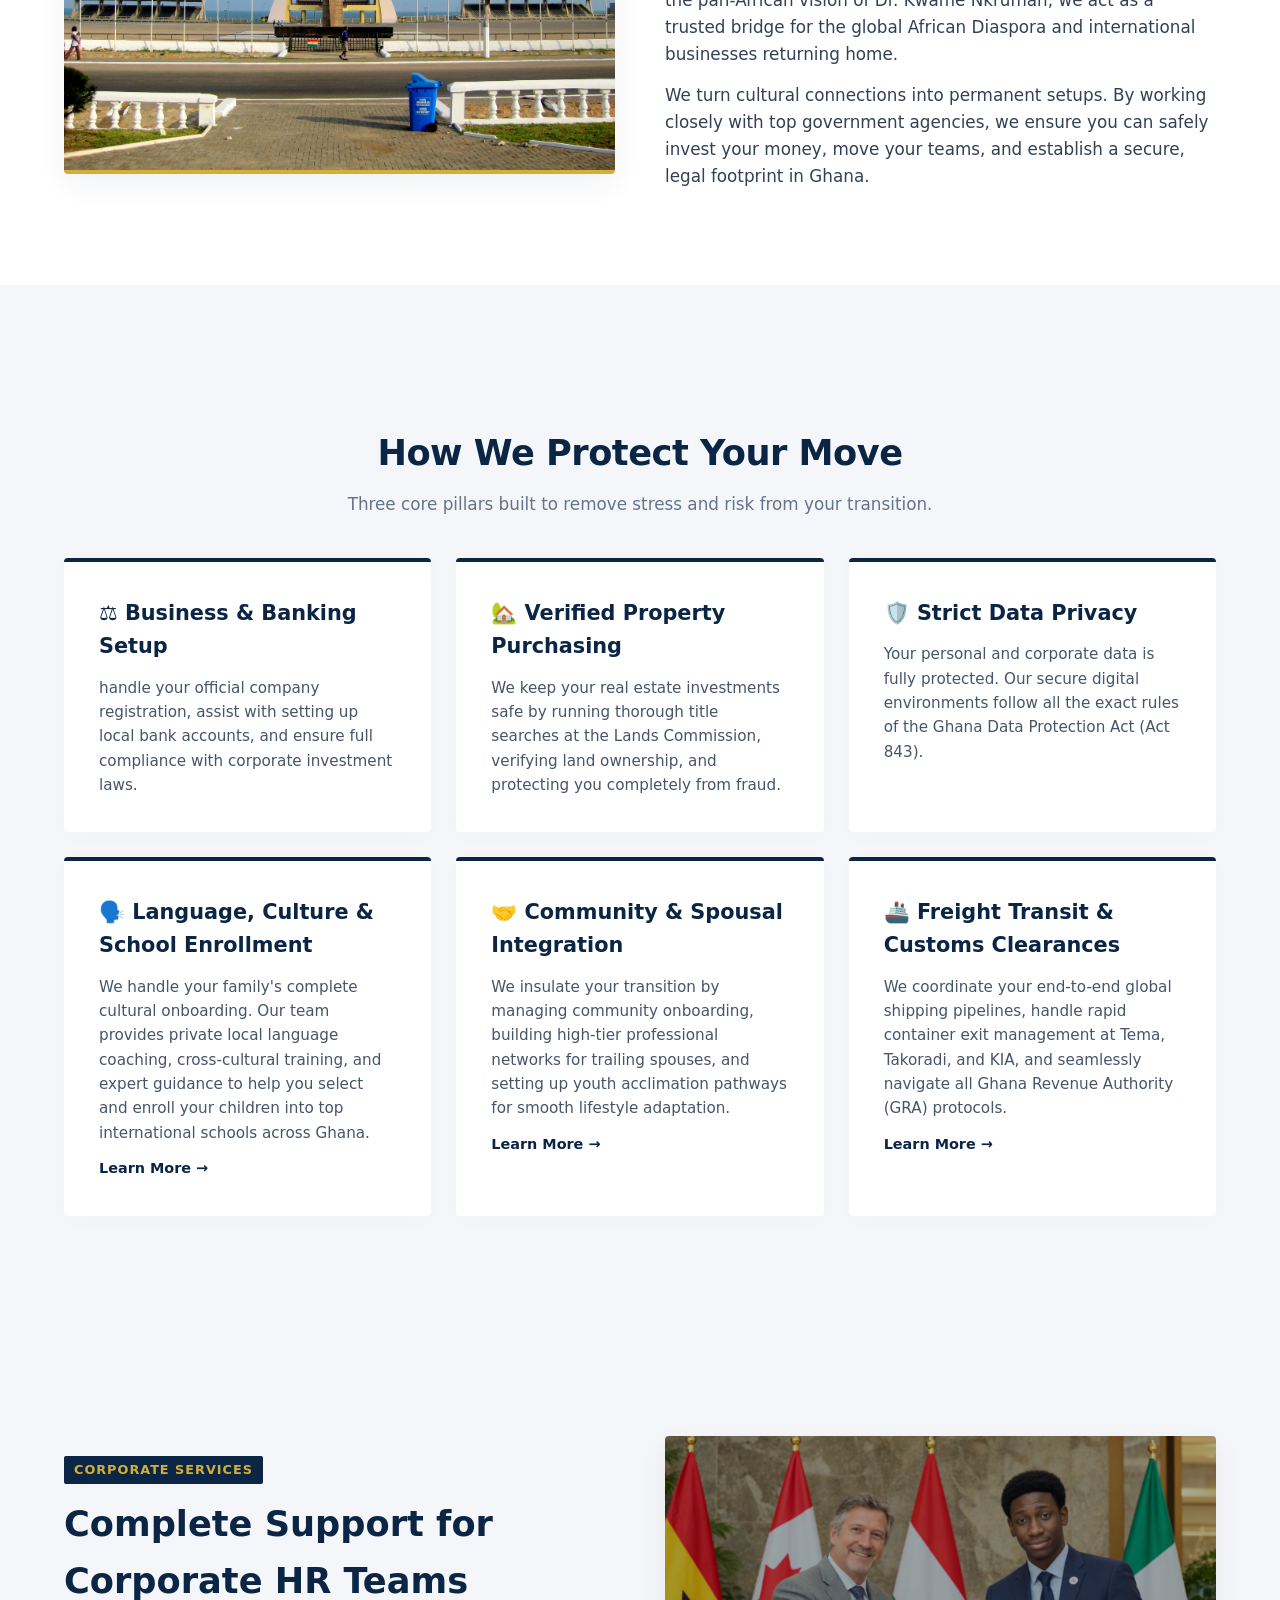
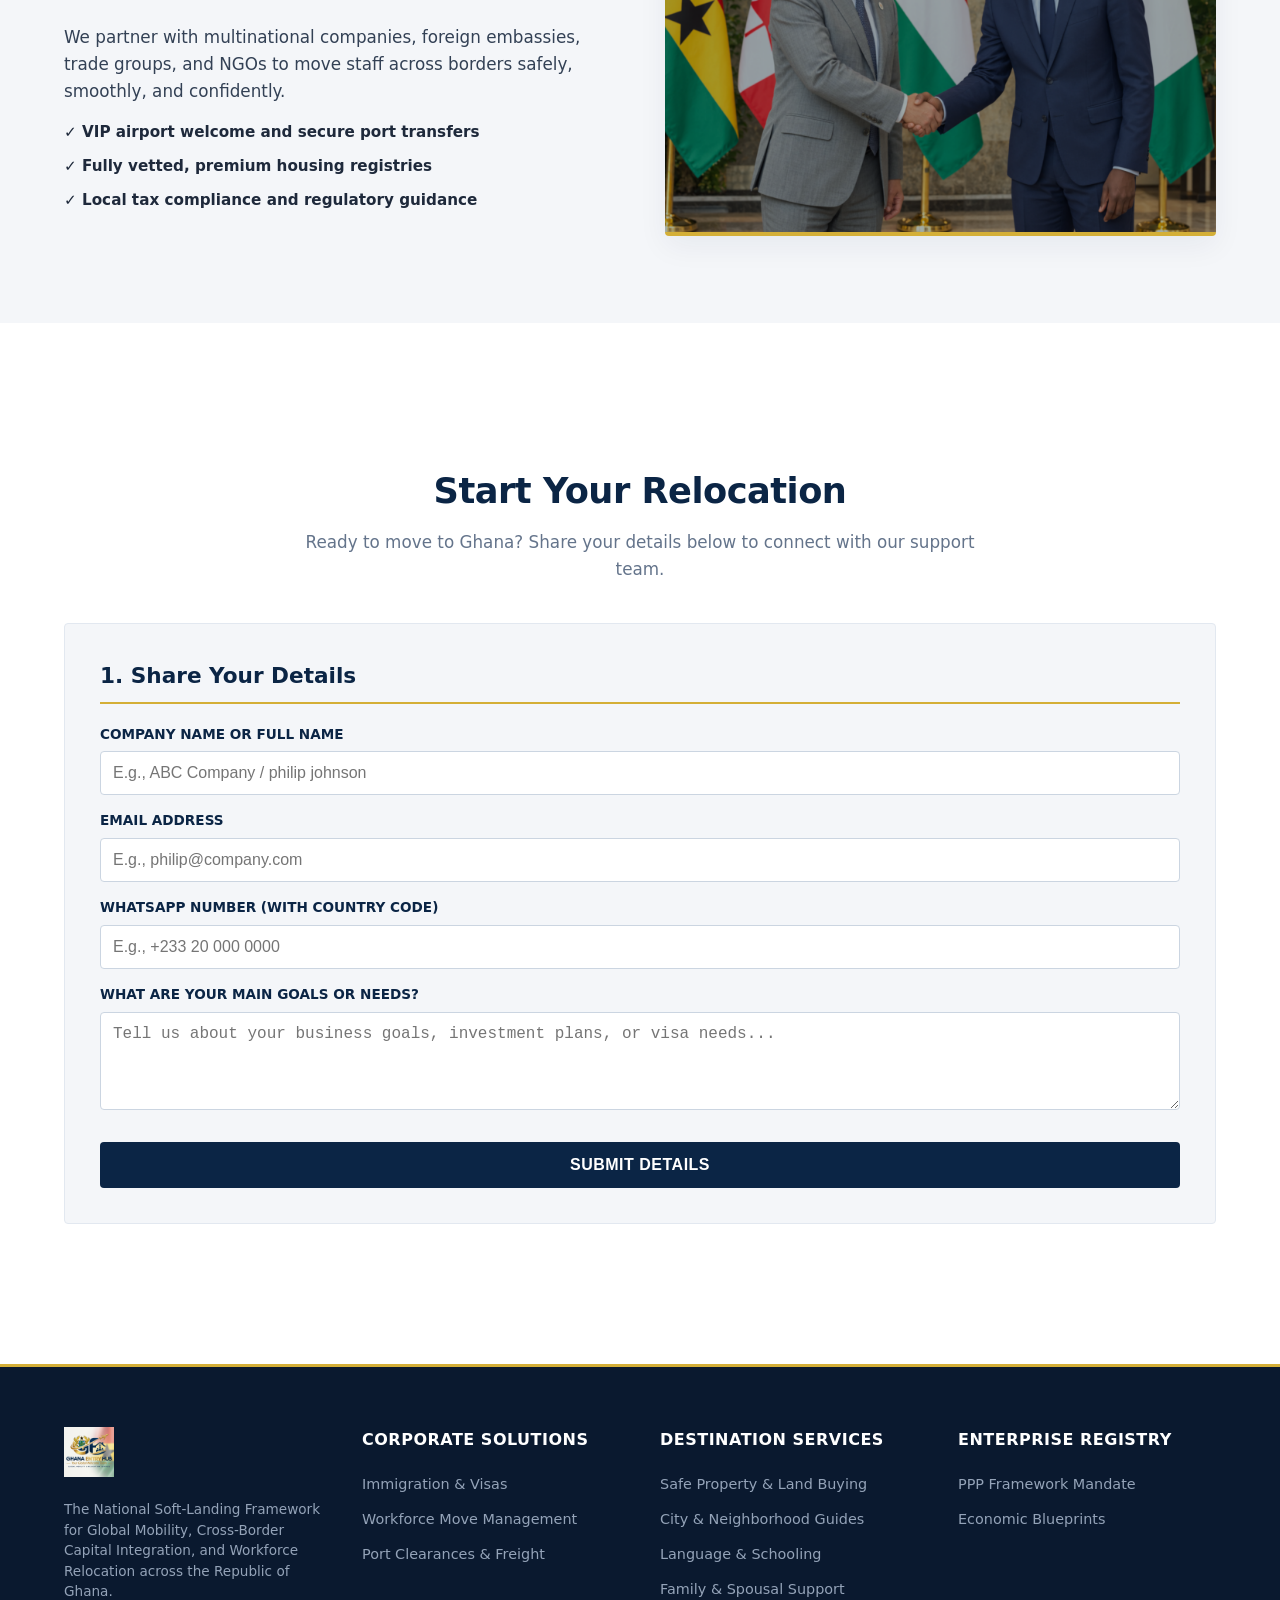
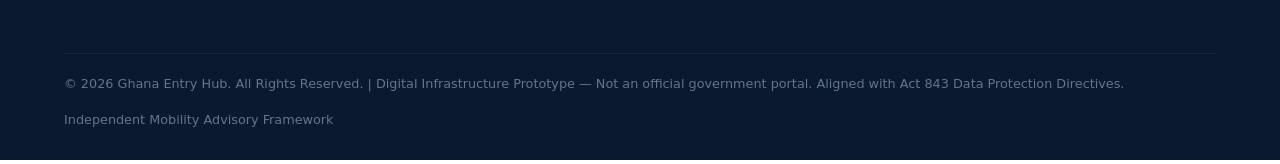
==== commit aa827a67: "Update all pages" ====
--- a/index.html
+++ b/index.html
@@ -73,30 +73,35 @@
     <!-- The Sovereign Alignment Matrix Grid (SIMPLIFIED FROM HERE DOWN) -->
     <div id="alignment" class="alignment-console">
         <p>Built to Collaborate with Official Regulatory Bodies</p>
+                  <p>Target Institutional Partners</p>
         <div class="logo-alignment-grid">
             <div class="alignment-badge-card">
-                 src="assets/coat-of-arms-ghana.jpg.jpg" alt="Republic of Ghana Coat of Arms" class="alignment-logo">
+                <img src="assets/coat-of-arms-ghana.jpg.jpg" alt="Republic of Ghana Coat of Arms" class="alignment-logo">
                 <span class="logo-label">Republic of Ghana</span>
             </div>
             <div class="alignment-badge-card">
-                 src="assets/diaspora-office-of-the-president-logo.jpg.jpg" alt="Diaspora Affairs Office of the President" class="alignment-logo">
+                <img src="assets/diaspora-office-of-the-president-logo.jpg.jpg" alt="Diaspora Affairs Office of the President" class="alignment-logo">
                 <span class="logo-label">Diaspora Affairs Office</span>
             </div>
             <div class="alignment-badge-card">
-                src="assets/Ghana-immigration-service-logo.jpg.jpg" alt="Ghana Immigration Service" class="alignment-logo">
+                <img src="assets/Ghana-immigration-service-logo.jpg.jpg" alt="Ghana Immigration Service" class="alignment-logo">
                 <span class="logo-label">Immigration Service</span>
             </div>
             <div class="alignment-badge-card">
-                src="assets/ministry-of-foreign-affairs-logo.jpg.jpg" alt="Ministry of Foreign Affairs and Regional Integration" class="alignment-logo">
+                <img src="assets/ministry-of-foreign-affairs-logo.jpg.jpg" alt="Ministry of Foreign Affairs and Regional Integration" class="alignment-logo">
                 <span class="logo-label">Foreign Affairs</span>
             </div>
              <div class="alignment-badge-card">
-                src="assets/Lands-commission-logo.jpg.jpg" alt="Lands Commission" class="alignment-logo">
+                <img src="assets/Lands-commission-logo.jpg.jpg" alt="Lands Commission" class="alignment-logo">
                 <span class="logo-label">Lands Commission</span>
             </div>
              <div class="alignment-badge-card">
-                src="assets/Ghana-revenue-authority-logo.jpg.jpg" alt="Ghana Revenue Authority" class="alignment-logo">
-                <span class="logo-label">Revenue Authority</span>
+                <img src="assets/Ghana-revenue-authority-logo.jpg.jpg" alt="Ghana Revenue Authority" class="alignment-logo">
+                <span class="logo-label">Ghana Revenue Authority</span>
+            </div>
+            <div class="alignment-badge-card">
+                <img src="assets/Ghana-tourism-authority-logo.jpg.jpg" alt="Ghana Tourism Authority" class="alignment-logo">
+                <span class="logo-label">Ghana Tourism Authority</span>
             </div>
         </div>
     </div>
@@ -245,7 +250,9 @@
             </div>
         </div>
         <div class="footer-bottom">
-            <p>&copy; 2026 Ghana Entry Hub. All Rights Reserved. Aligned with Act 843 Data Protection Directives.</p>
+            <p>&copy; 2026 Ghana Entry Hub. All Rights Reserved. 
+| Digital Infrastructure Prototype — Not an official government portal.
+ Aligned with Act 843 Data Protection Directives.</p>
             <p>Independent Mobility Advisory Framework</p>
         </div>
     </footer>
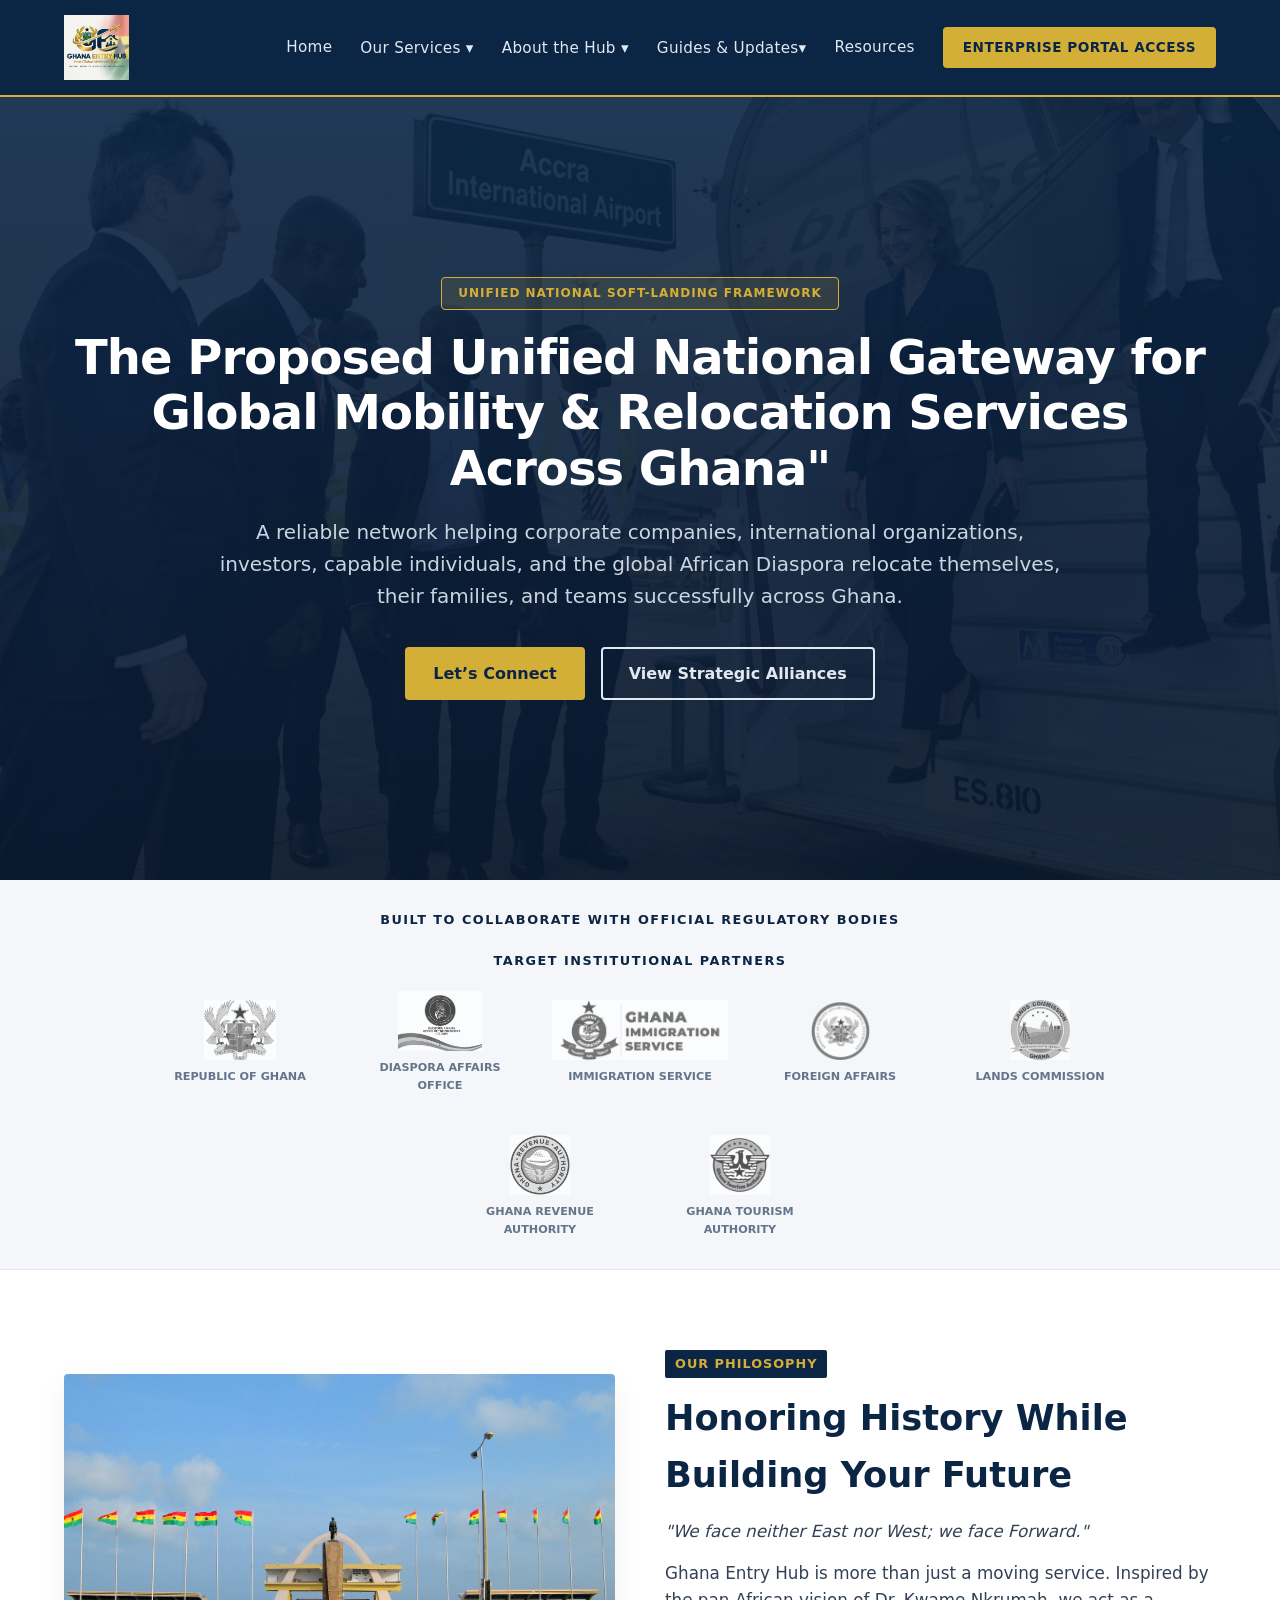
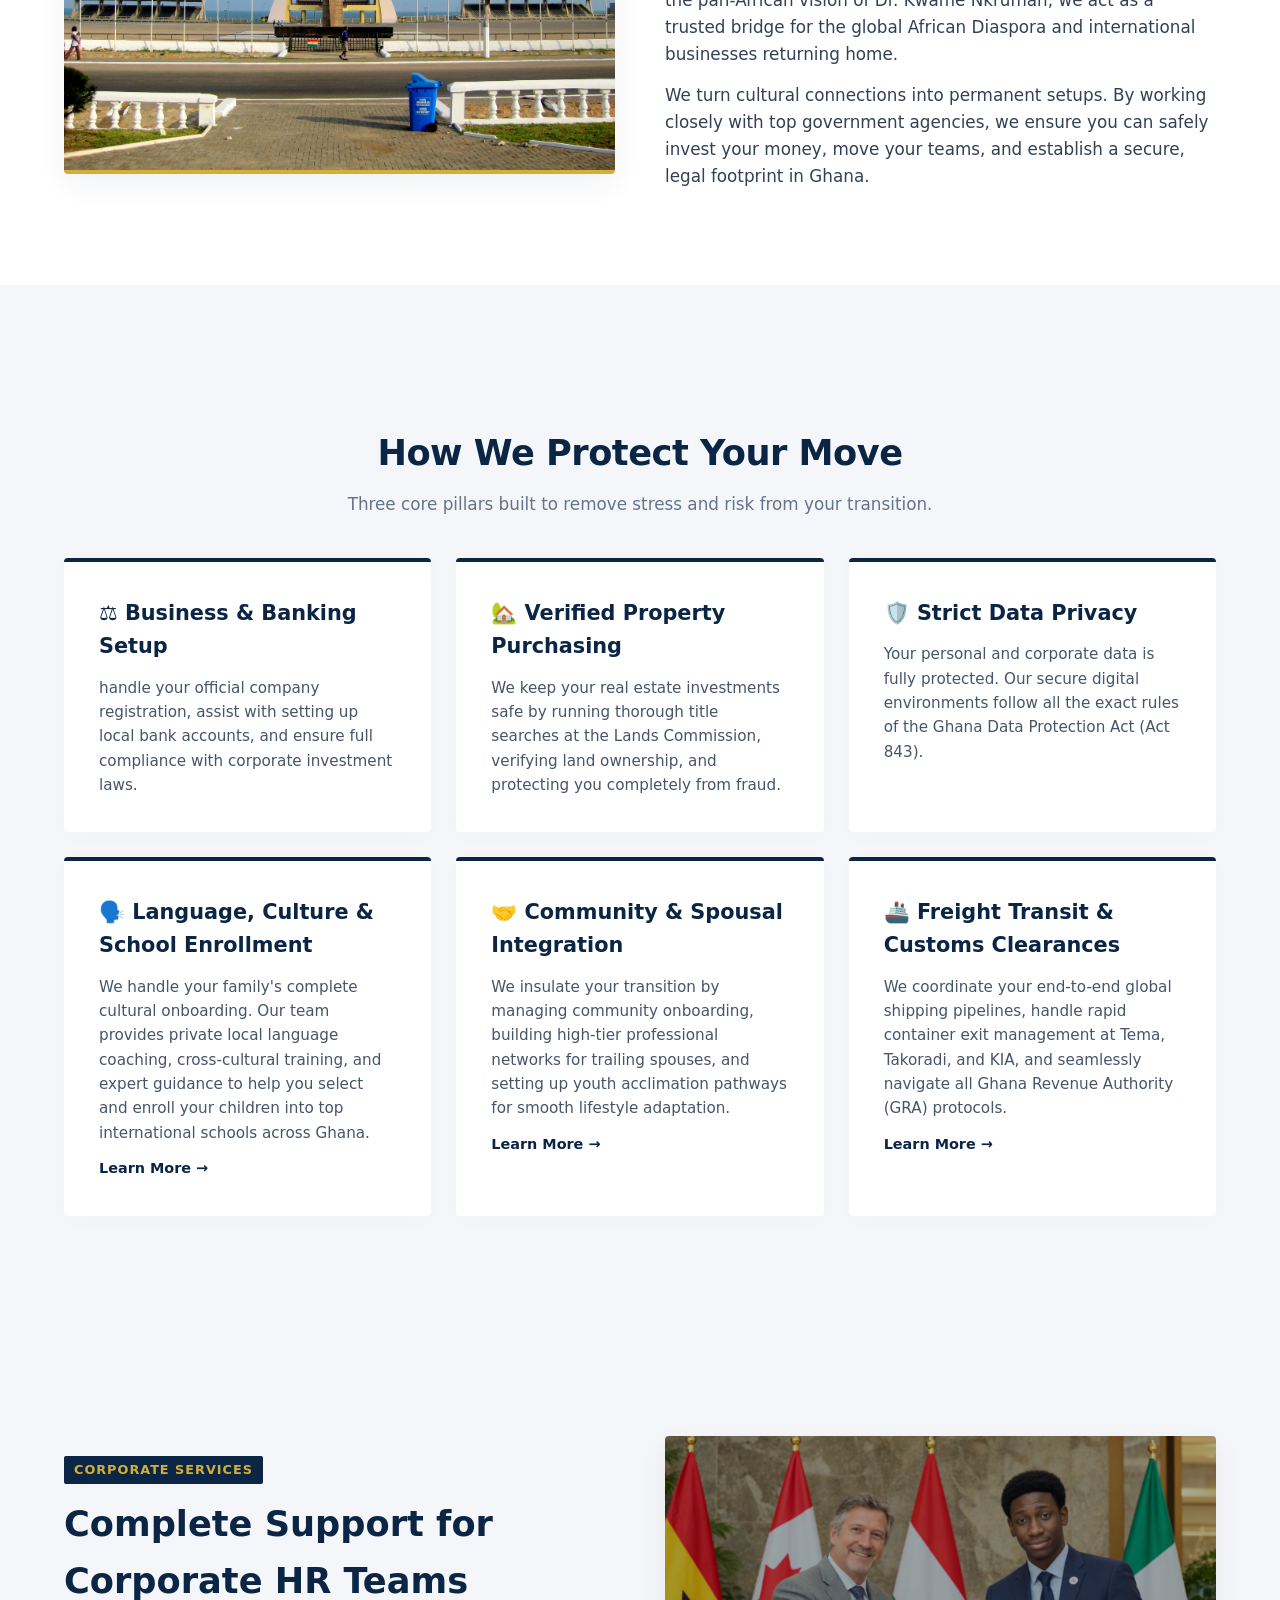
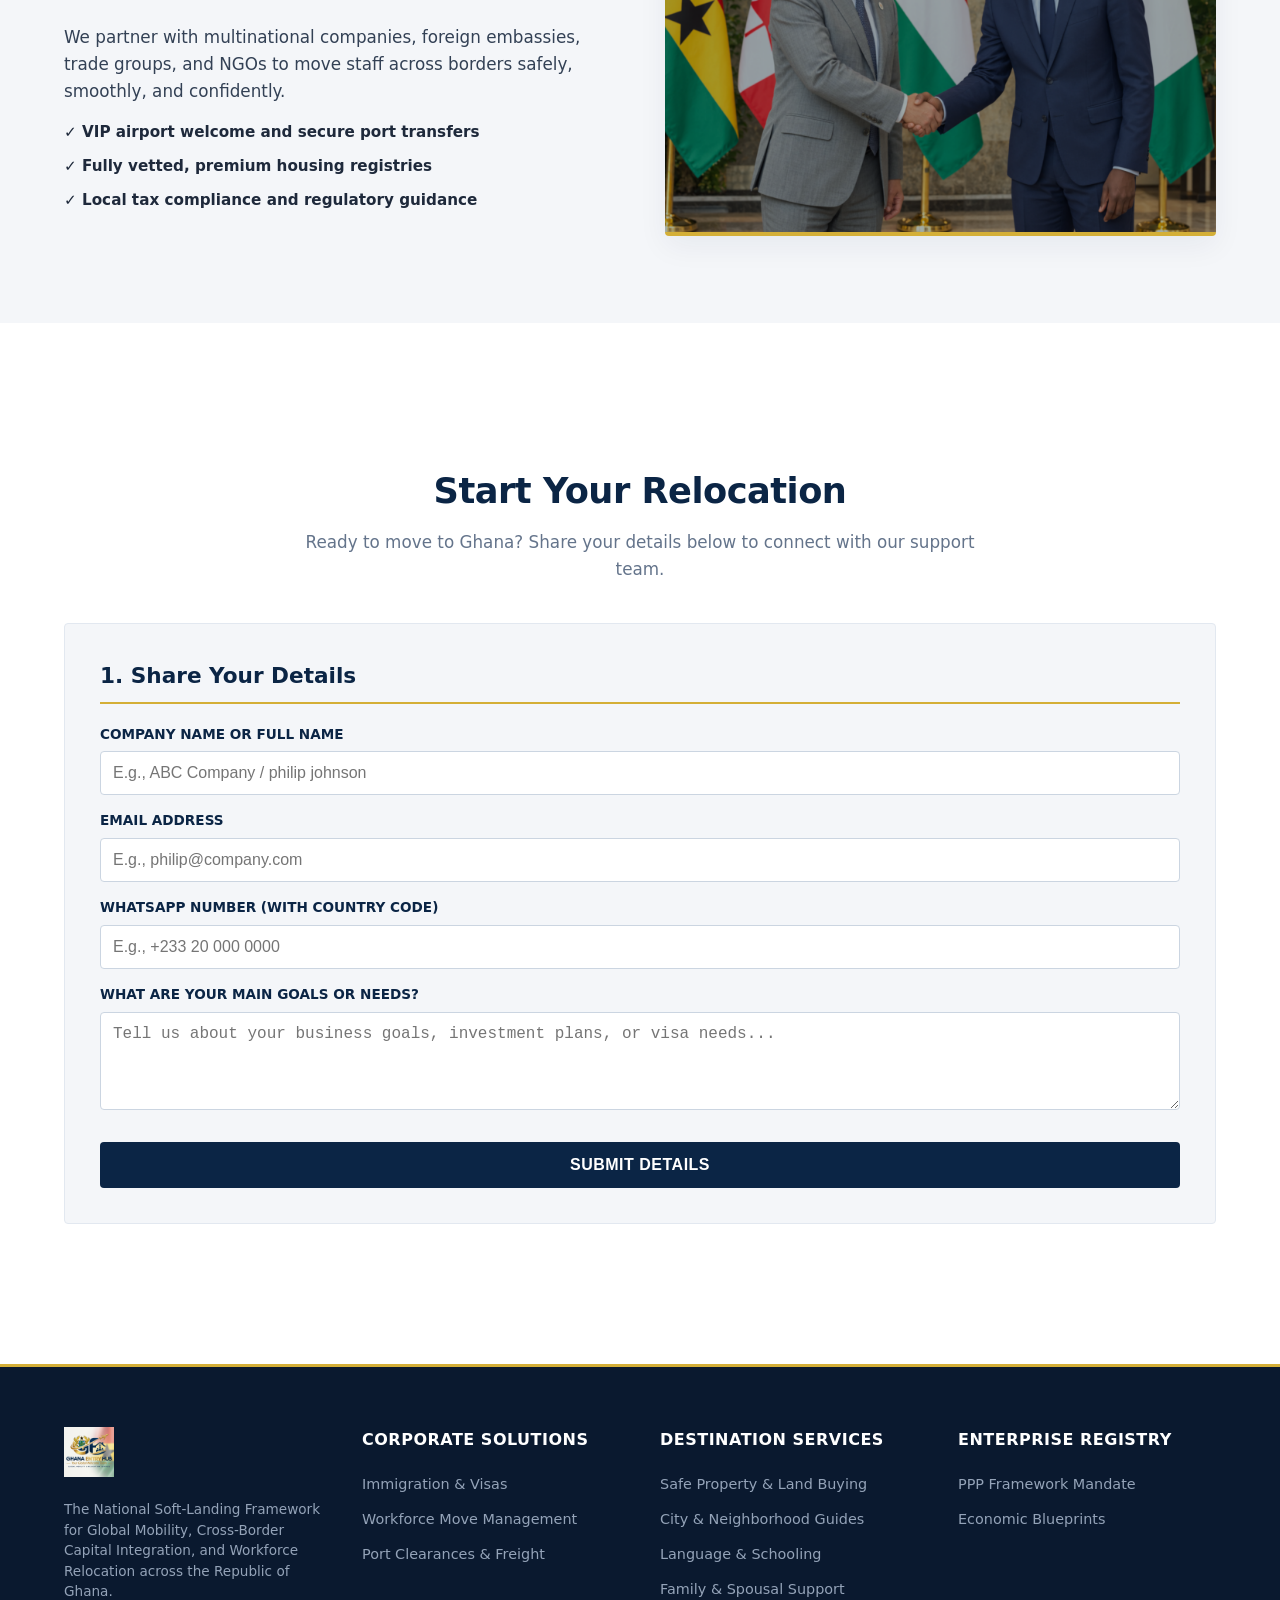
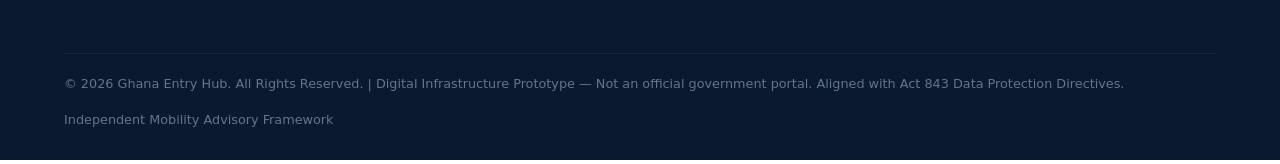
==== commit 91c5c94c: "Update index page" ====
--- a/index.html
+++ b/index.html
@@ -100,7 +100,7 @@
                 <span class="logo-label">Ghana Revenue Authority</span>
             </div>
             <div class="alignment-badge-card">
-                <img src="assets/Ghana-tourism-authority-logo.jpg.jpg" alt="Ghana Tourism Authority" class="alignment-logo">
+                <img src="assets/GTA-logo.jpg.jpg" alt="Ghana Tourism Authority" class="alignment-logo">
                 <span class="logo-label">Ghana Tourism Authority</span>
             </div>
         </div>
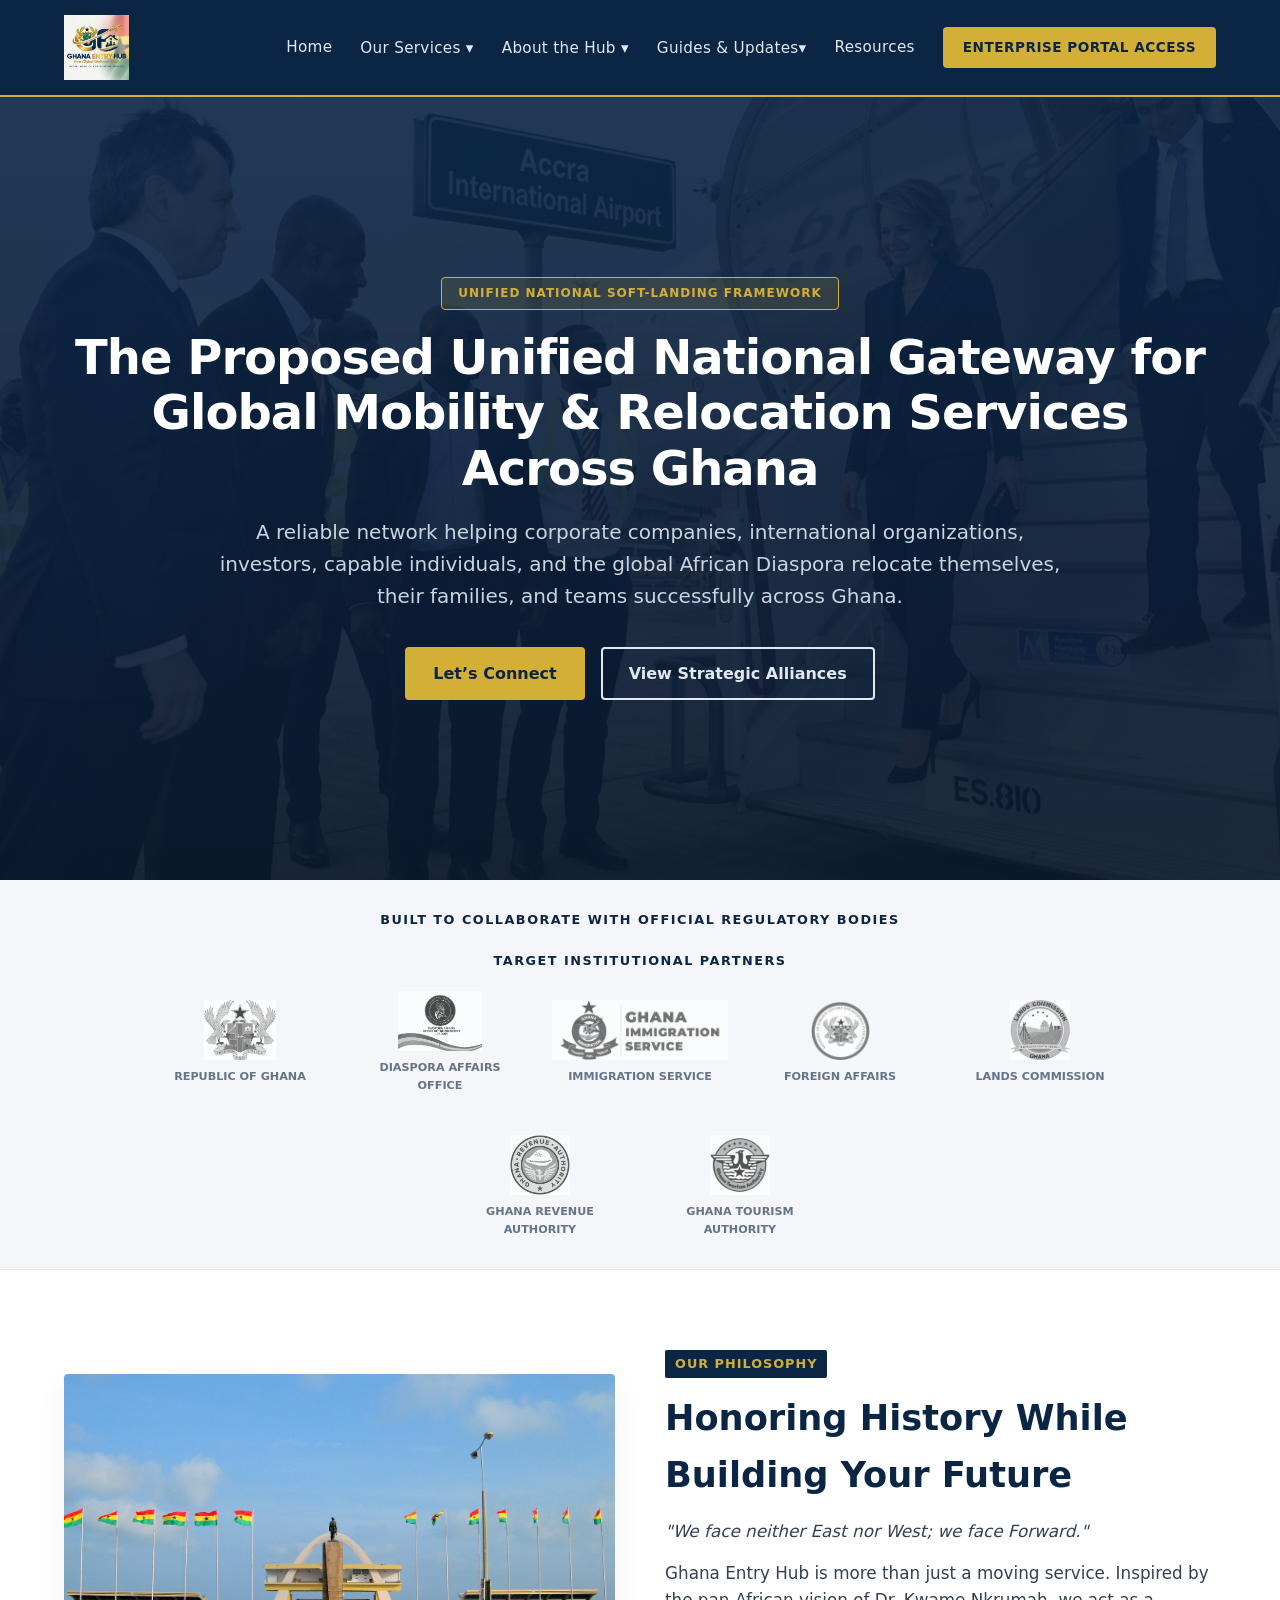
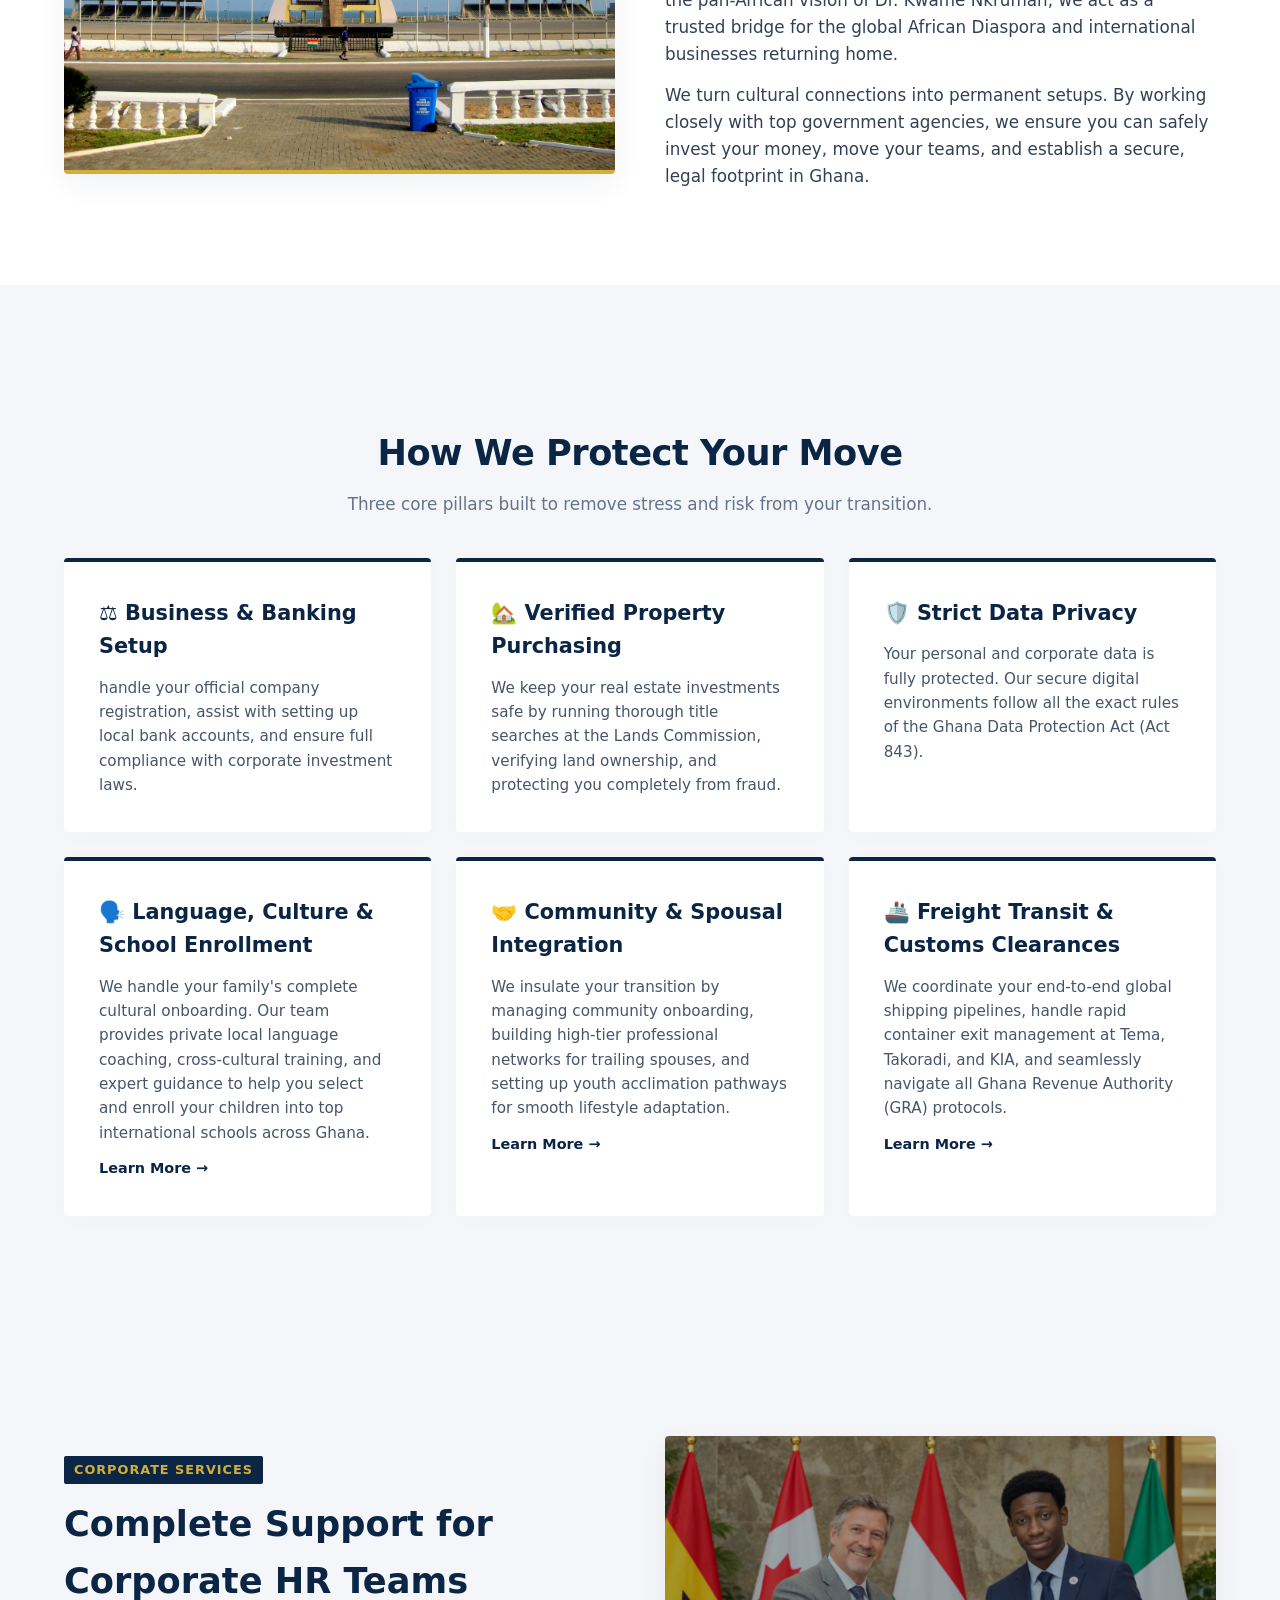
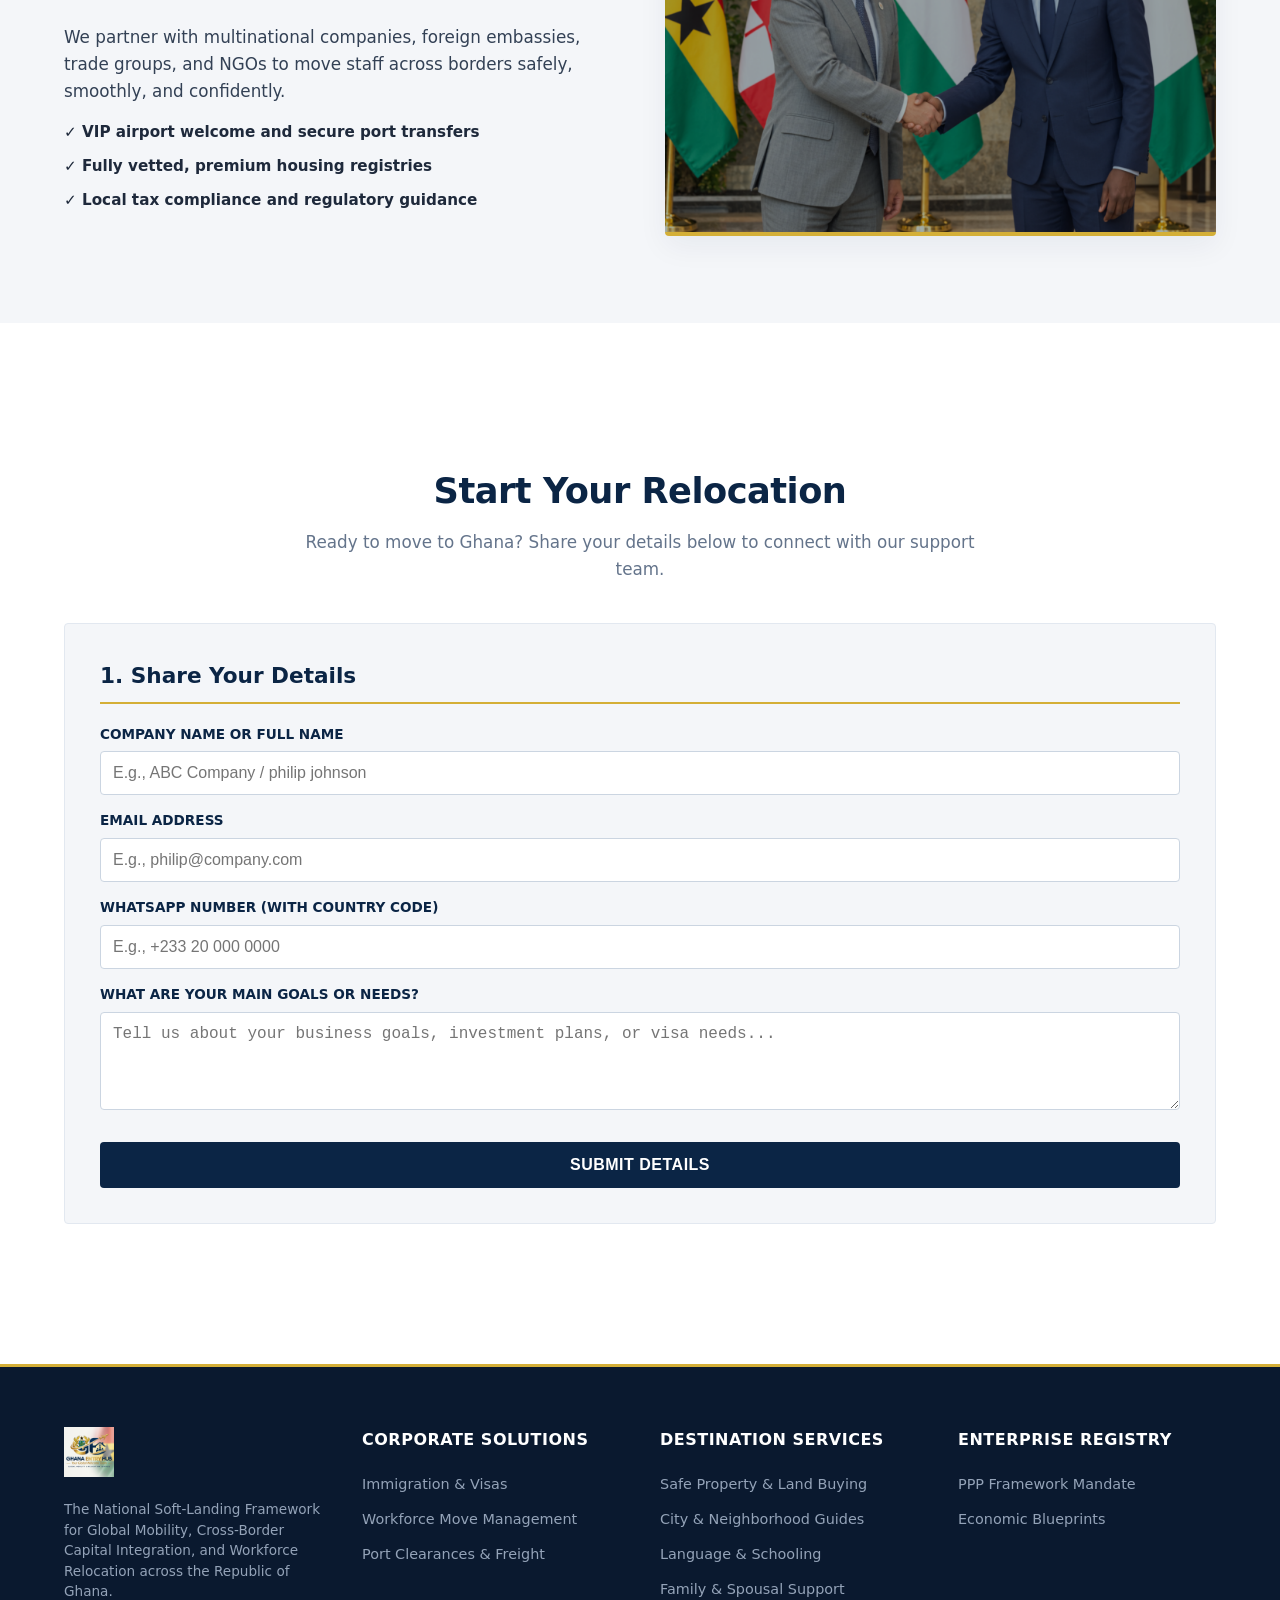
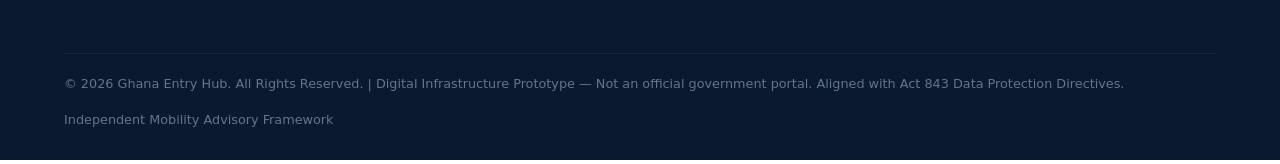
==== commit a562a6da: "Update index page" ====
--- a/index.html
+++ b/index.html
@@ -61,7 +61,7 @@
     <header class="hero-gateway">
         <div class="container">
             <span class="badge-state">Unified National Soft-Landing Framework</span>
-            <h1>The Proposed Unified National Gateway for Global Mobility & Relocation Services Across Ghana"</h1>
+            <h1>The Proposed Unified National Gateway for Global Mobility & Relocation Services Across Ghana</h1>
             <p>A reliable network helping corporate companies, international organizations, investors, capable individuals, and the global African Diaspora relocate themselves, their families, and teams successfully across Ghana.</p>
             <div class="cta-group">
                 <a href="#booking" class="btn-primary-blueprint">Let’s Connect</a>
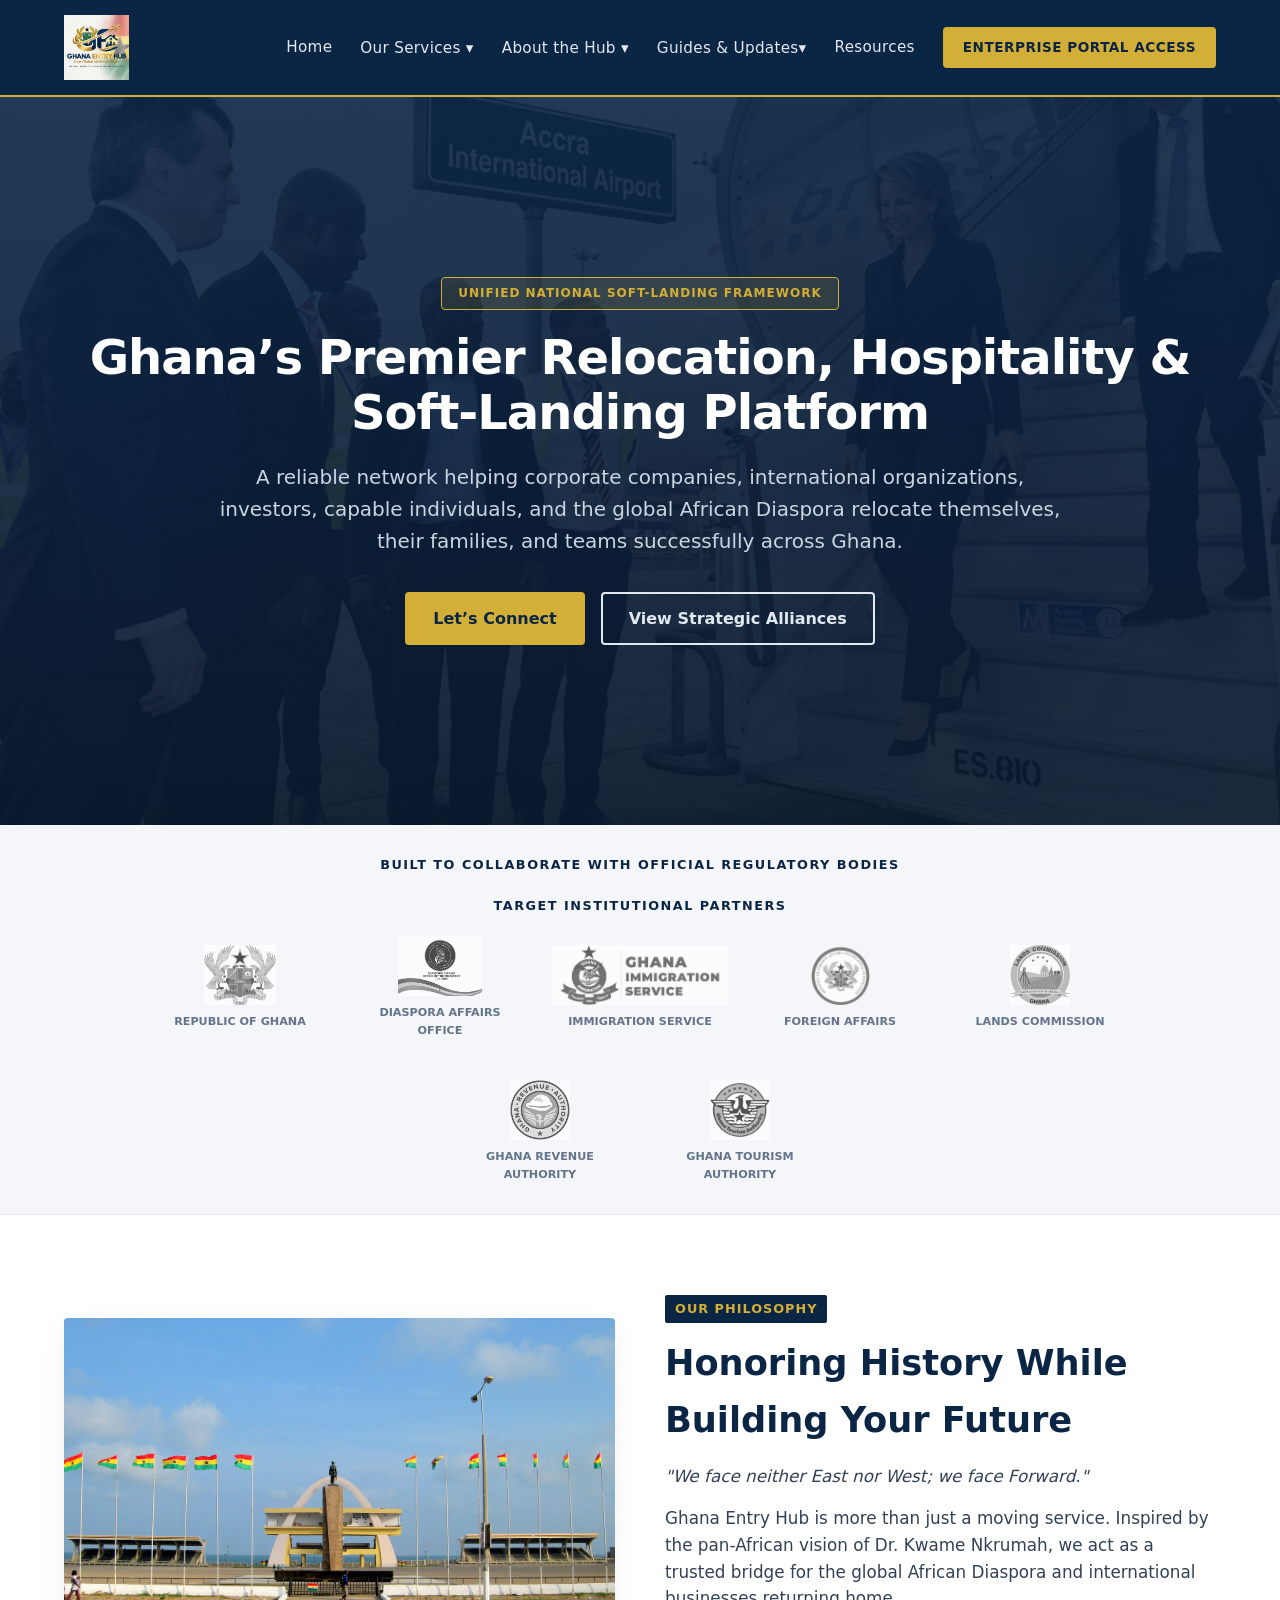
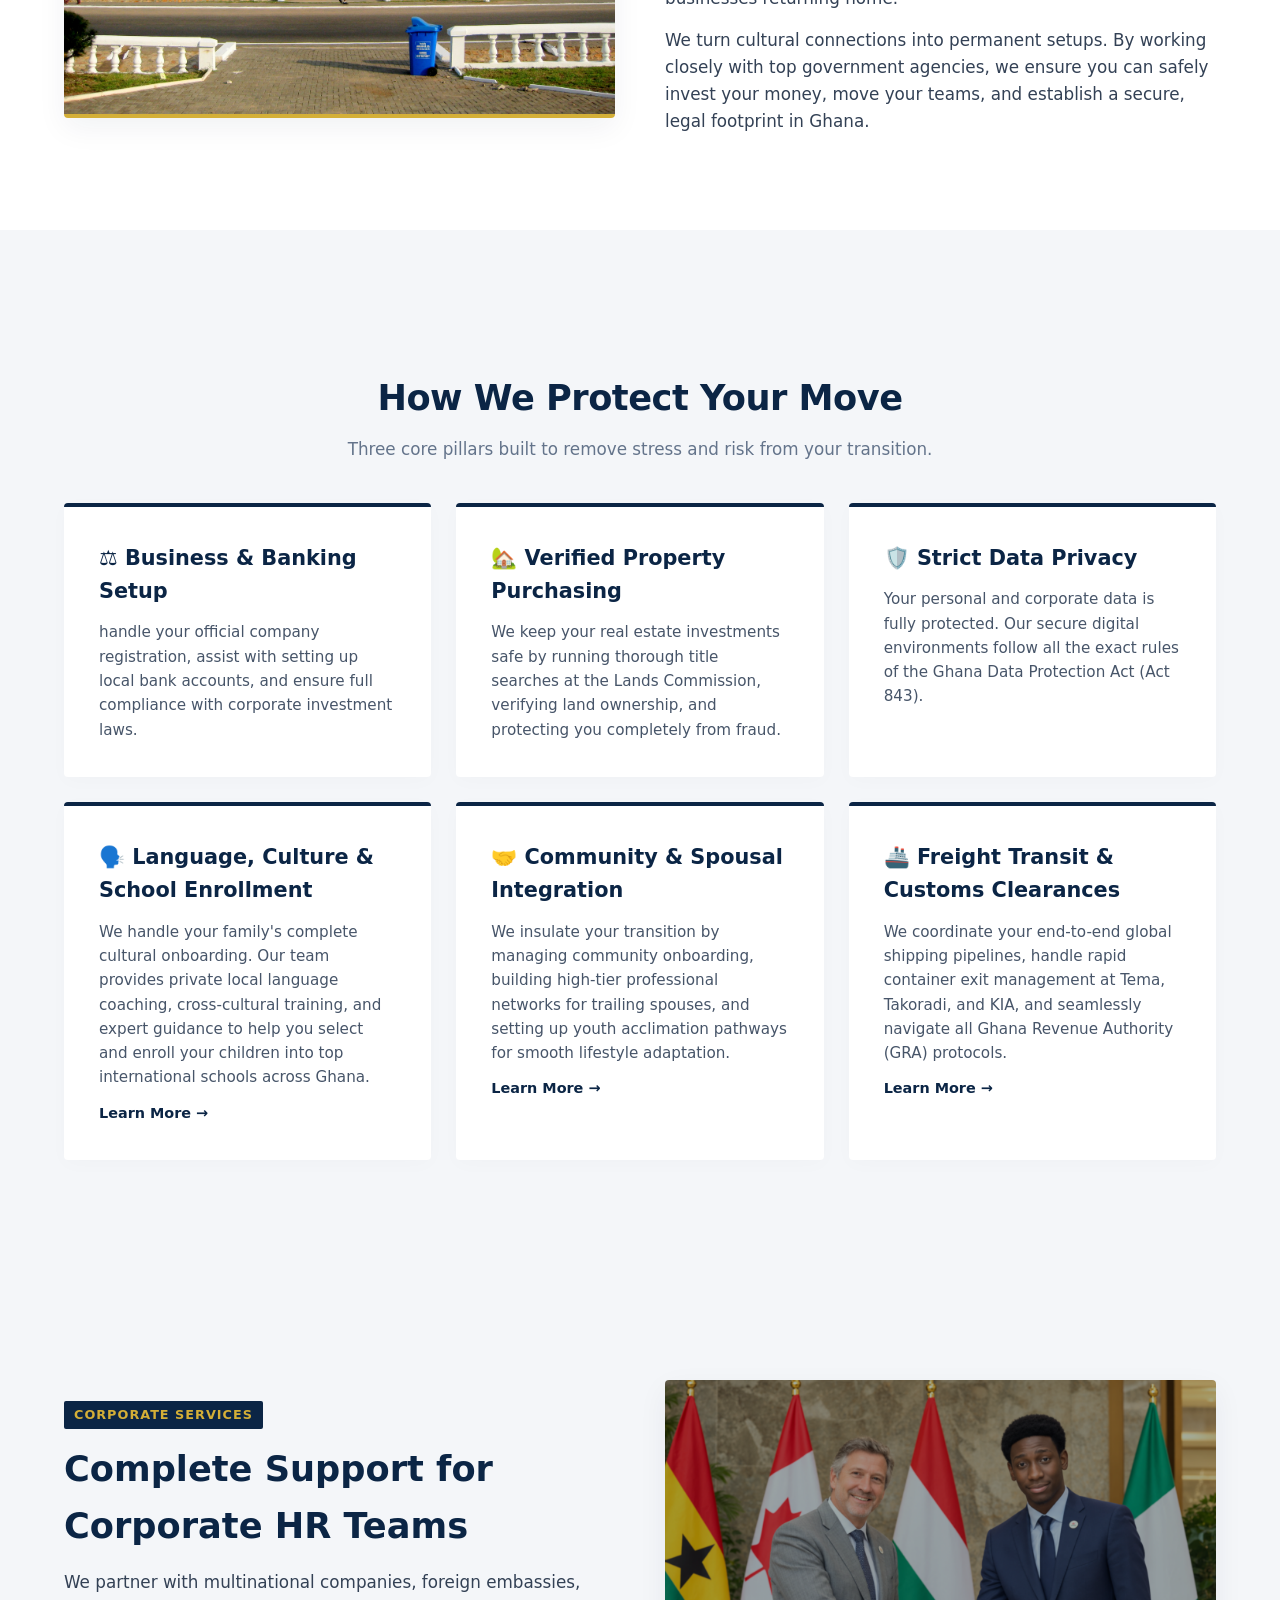
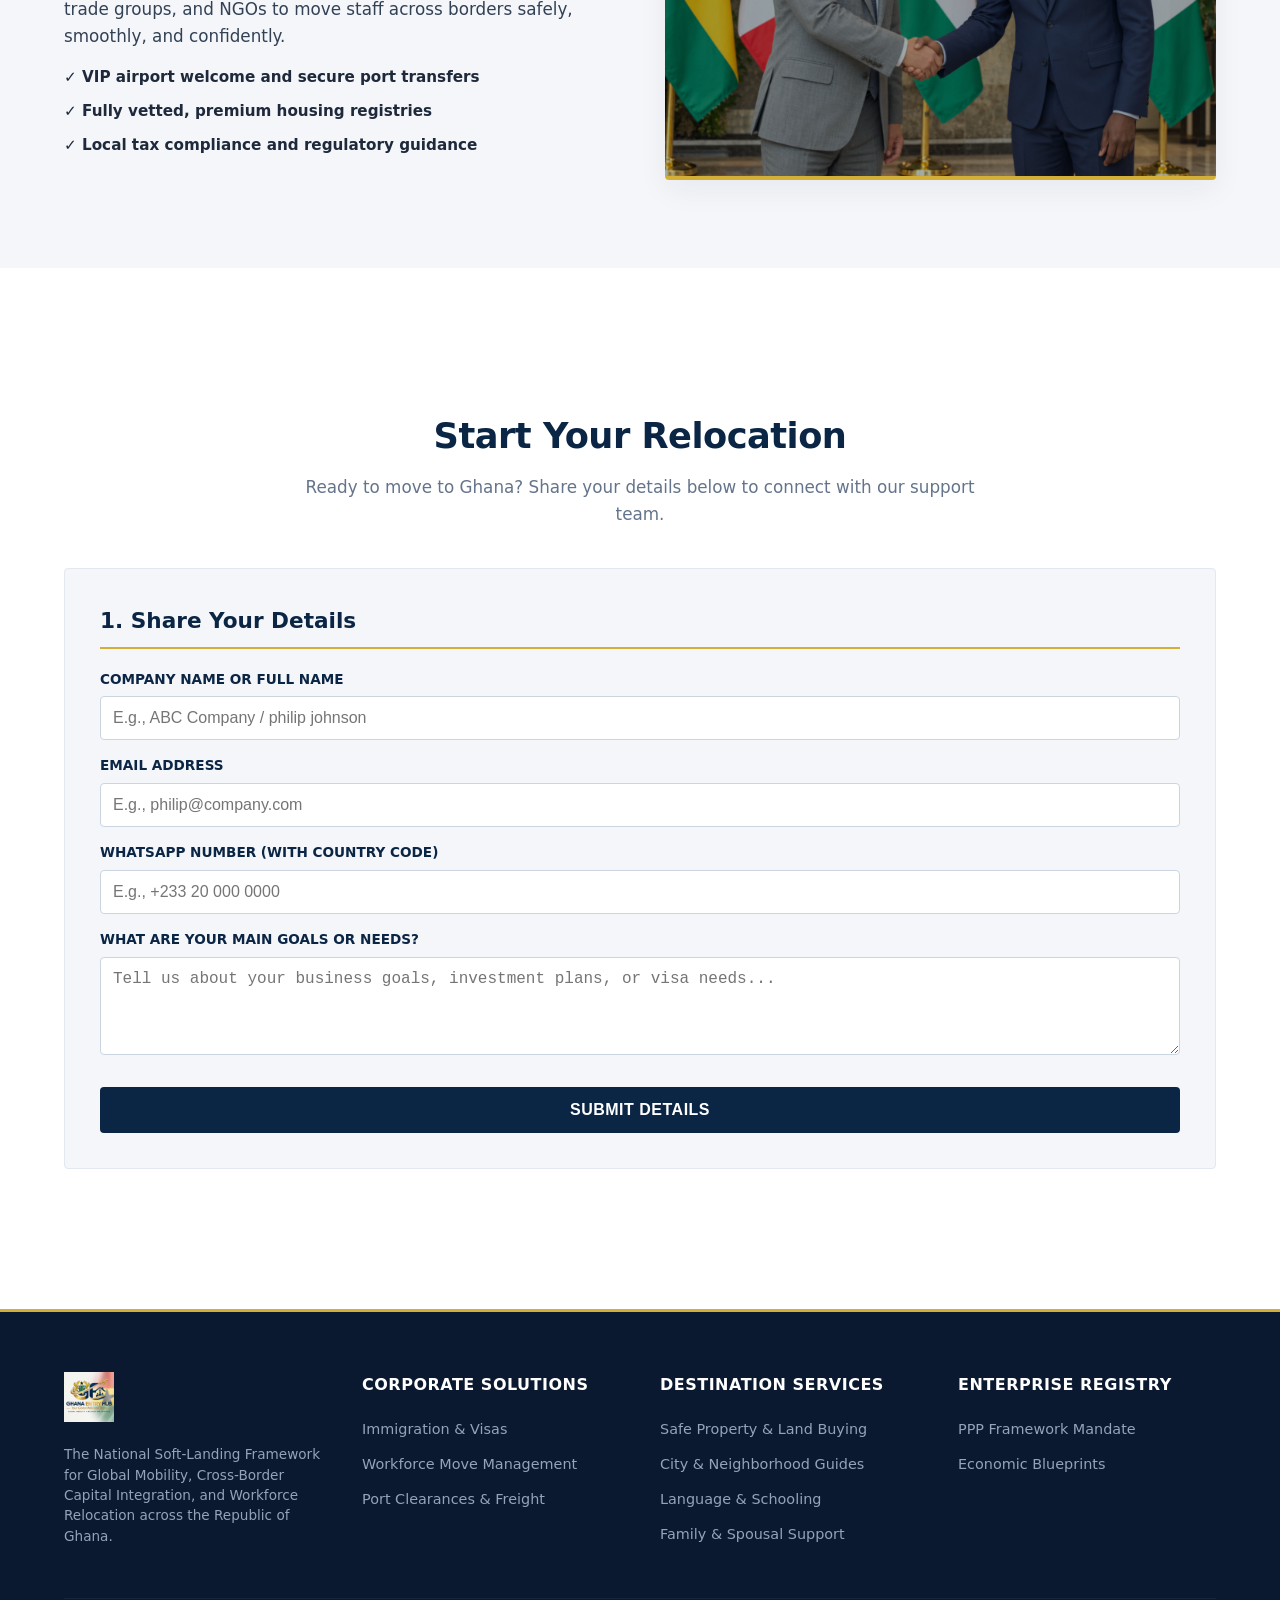
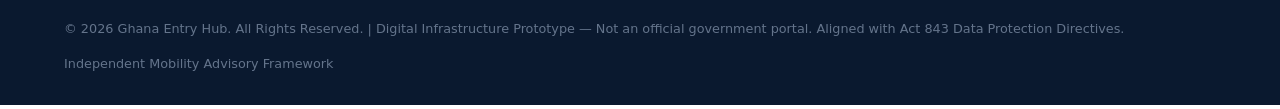
==== commit 8ae00116: "Update index page" ====
--- a/index.html
+++ b/index.html
@@ -61,7 +61,7 @@
     <header class="hero-gateway">
         <div class="container">
             <span class="badge-state">Unified National Soft-Landing Framework</span>
-            <h1>The Proposed Unified National Gateway for Global Mobility & Relocation Services Across Ghana</h1>
+            <h1>Ghana’s Premier Relocation, Hospitality & Soft-Landing Platform</h1>
             <p>A reliable network helping corporate companies, international organizations, investors, capable individuals, and the global African Diaspora relocate themselves, their families, and teams successfully across Ghana.</p>
             <div class="cta-group">
                 <a href="#booking" class="btn-primary-blueprint">Let’s Connect</a>
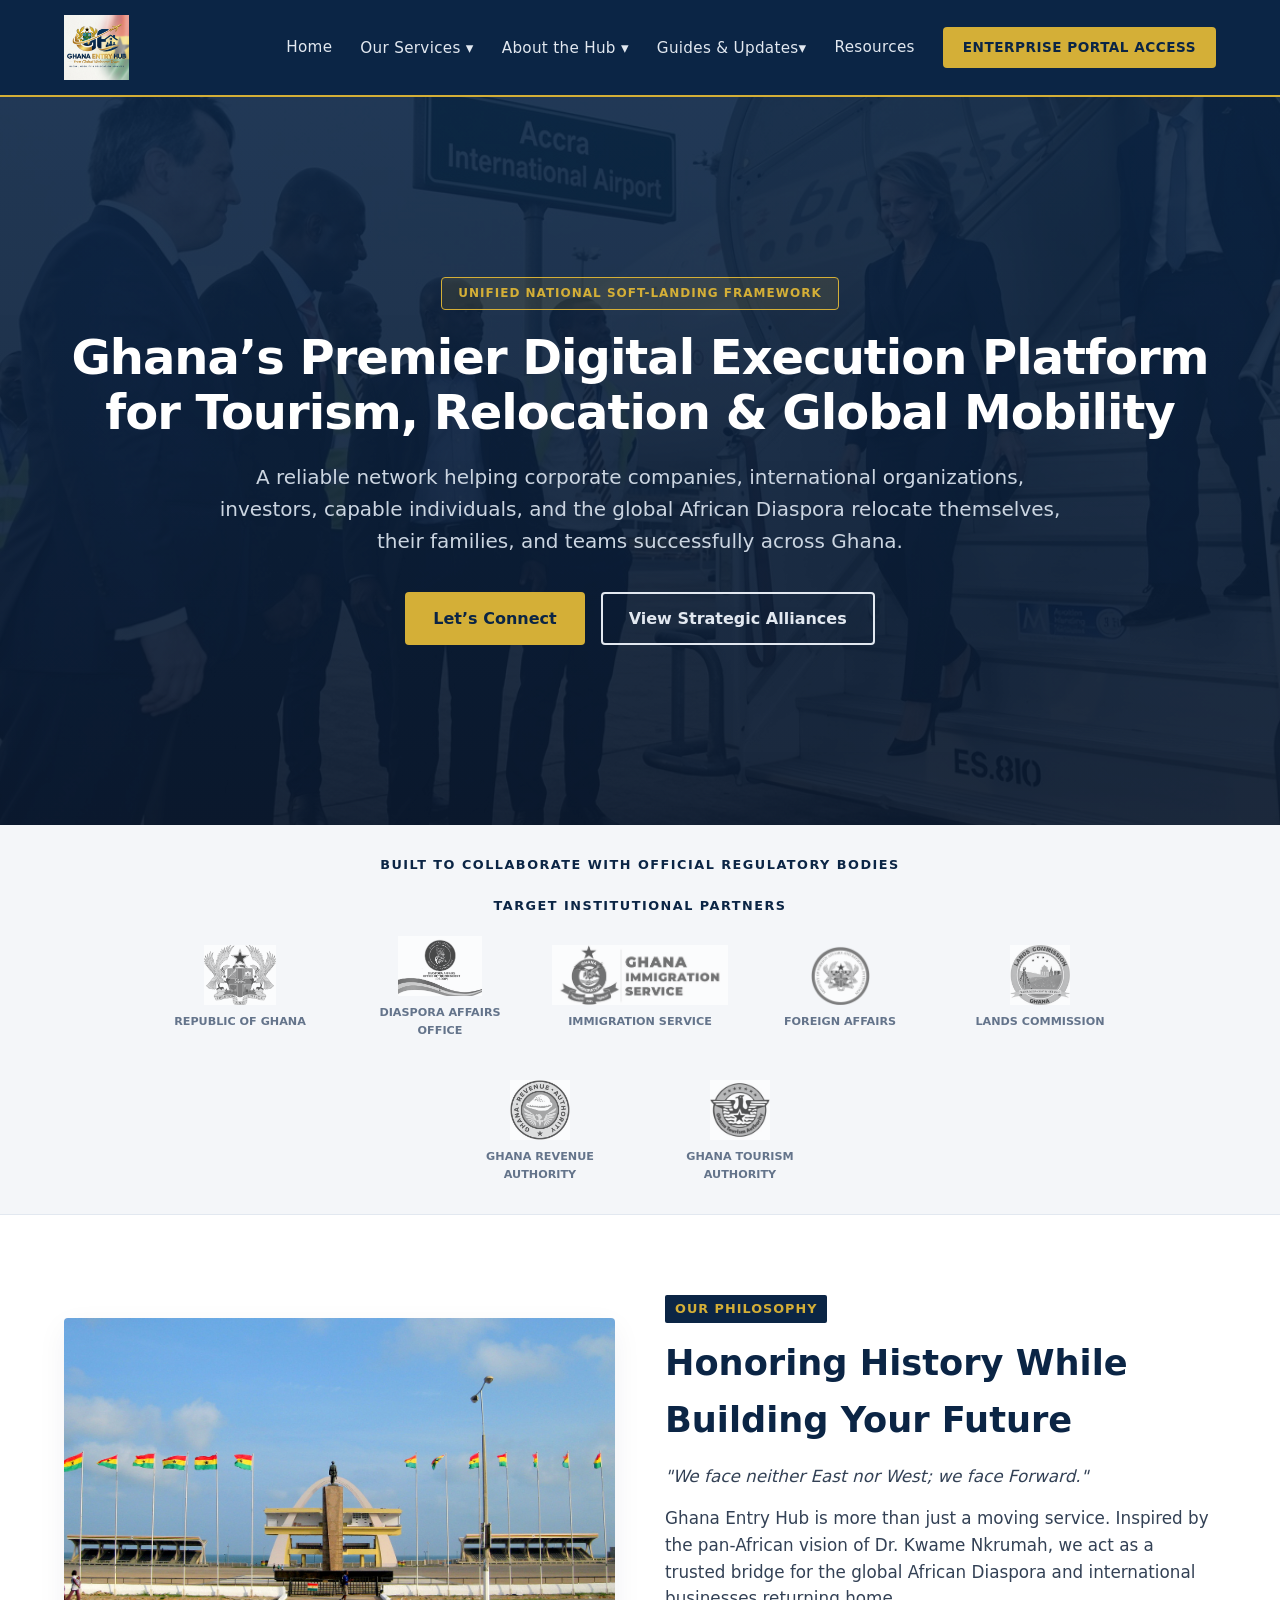
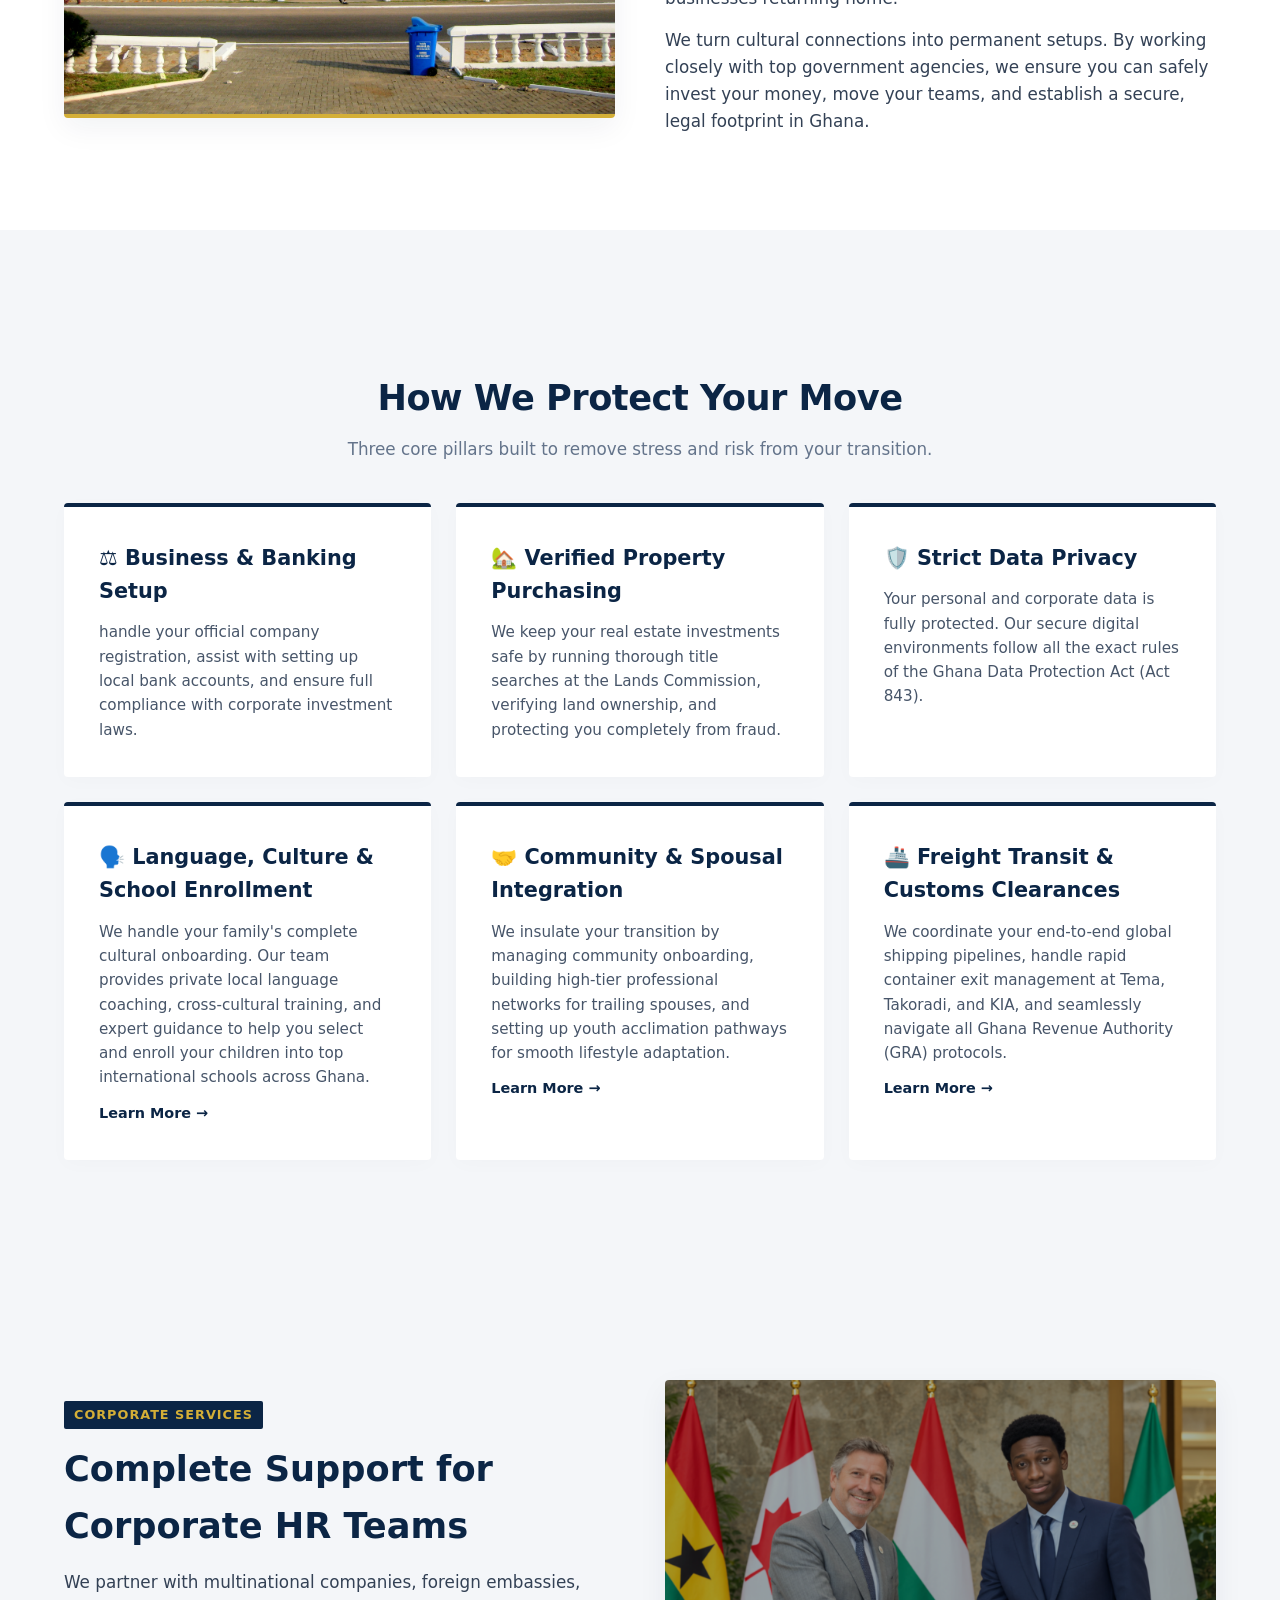
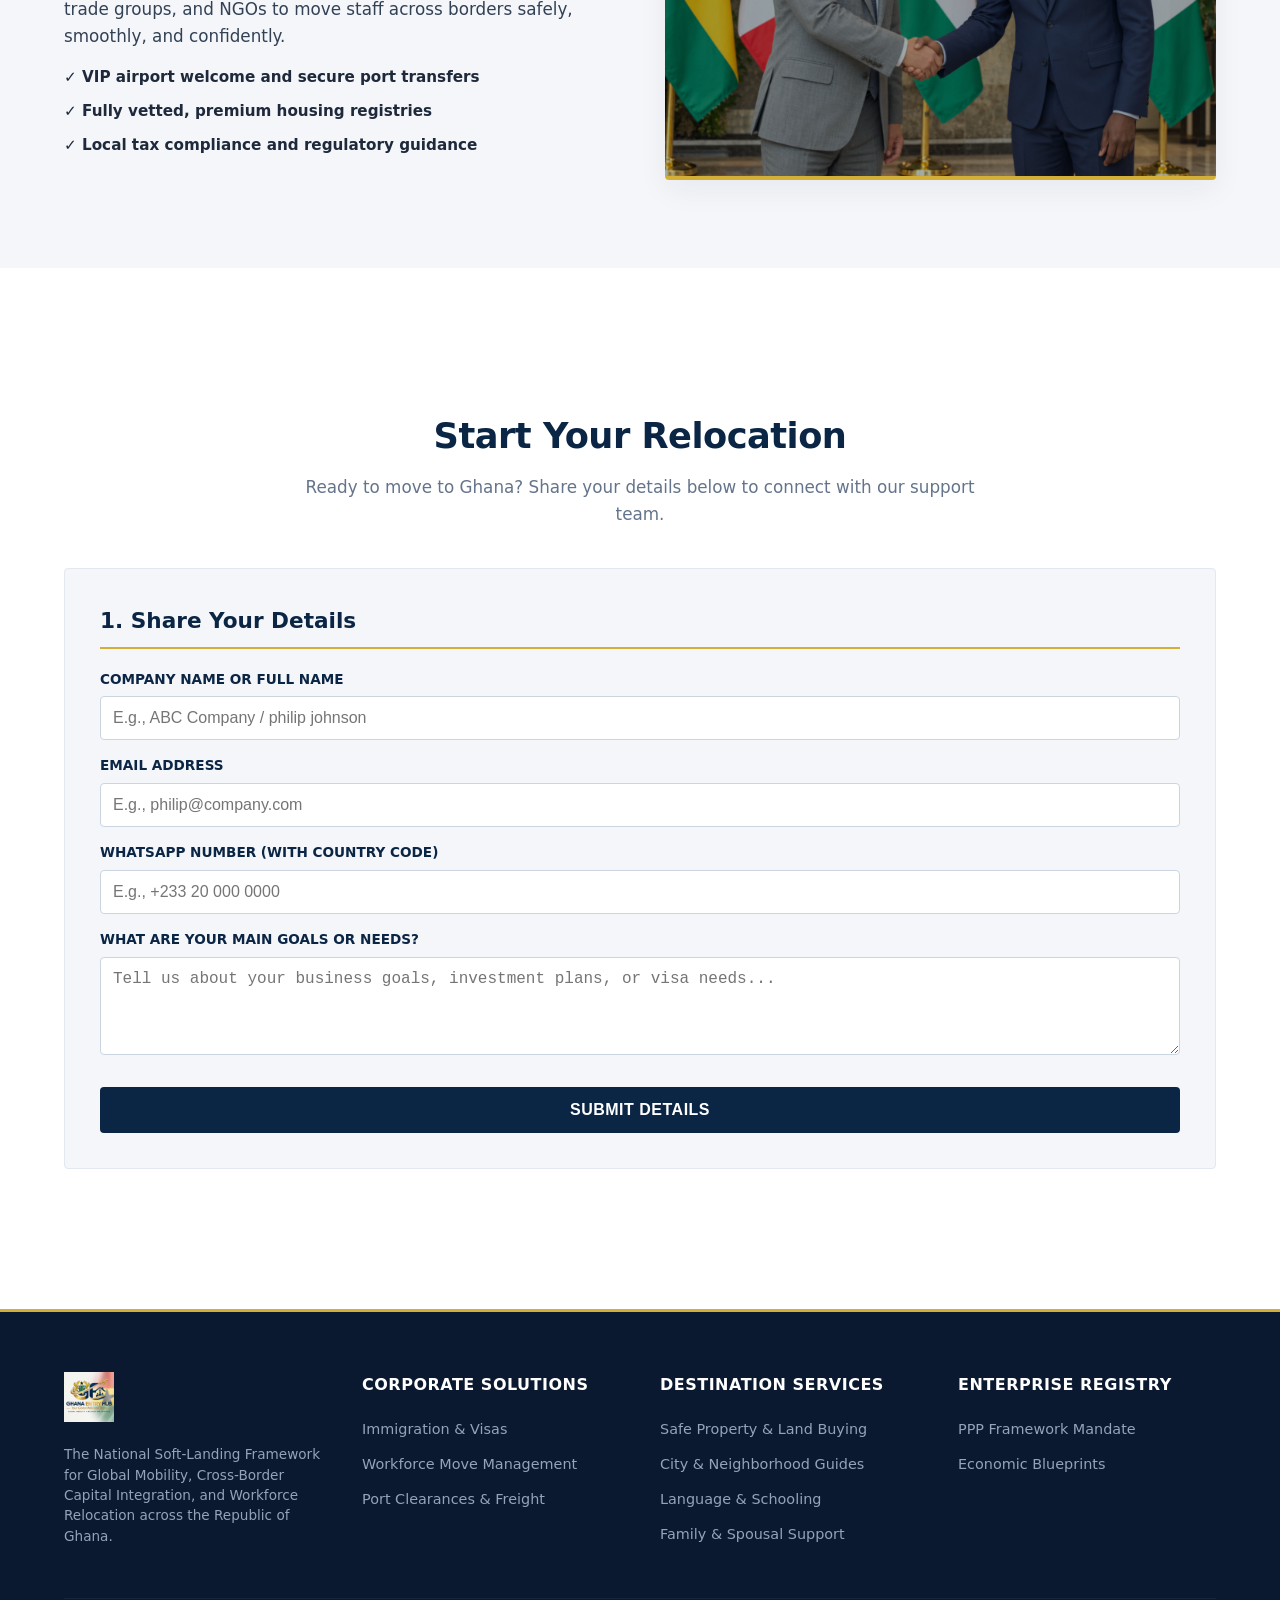
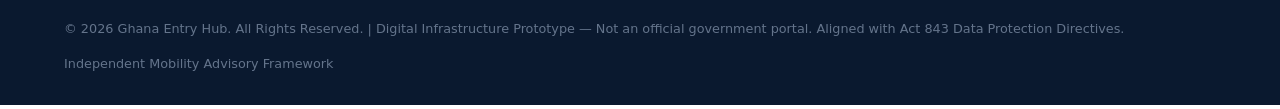
==== commit 14aeac13: "update index page" ====
--- a/index.html
+++ b/index.html
@@ -61,7 +61,7 @@
     <header class="hero-gateway">
         <div class="container">
             <span class="badge-state">Unified National Soft-Landing Framework</span>
-            <h1>Ghana’s Premier Relocation, Hospitality & Soft-Landing Platform</h1>
+            <h1>Ghana’s Premier Digital Execution Platform for Tourism, Relocation & Global Mobility</h1>
             <p>A reliable network helping corporate companies, international organizations, investors, capable individuals, and the global African Diaspora relocate themselves, their families, and teams successfully across Ghana.</p>
             <div class="cta-group">
                 <a href="#booking" class="btn-primary-blueprint">Let’s Connect</a>
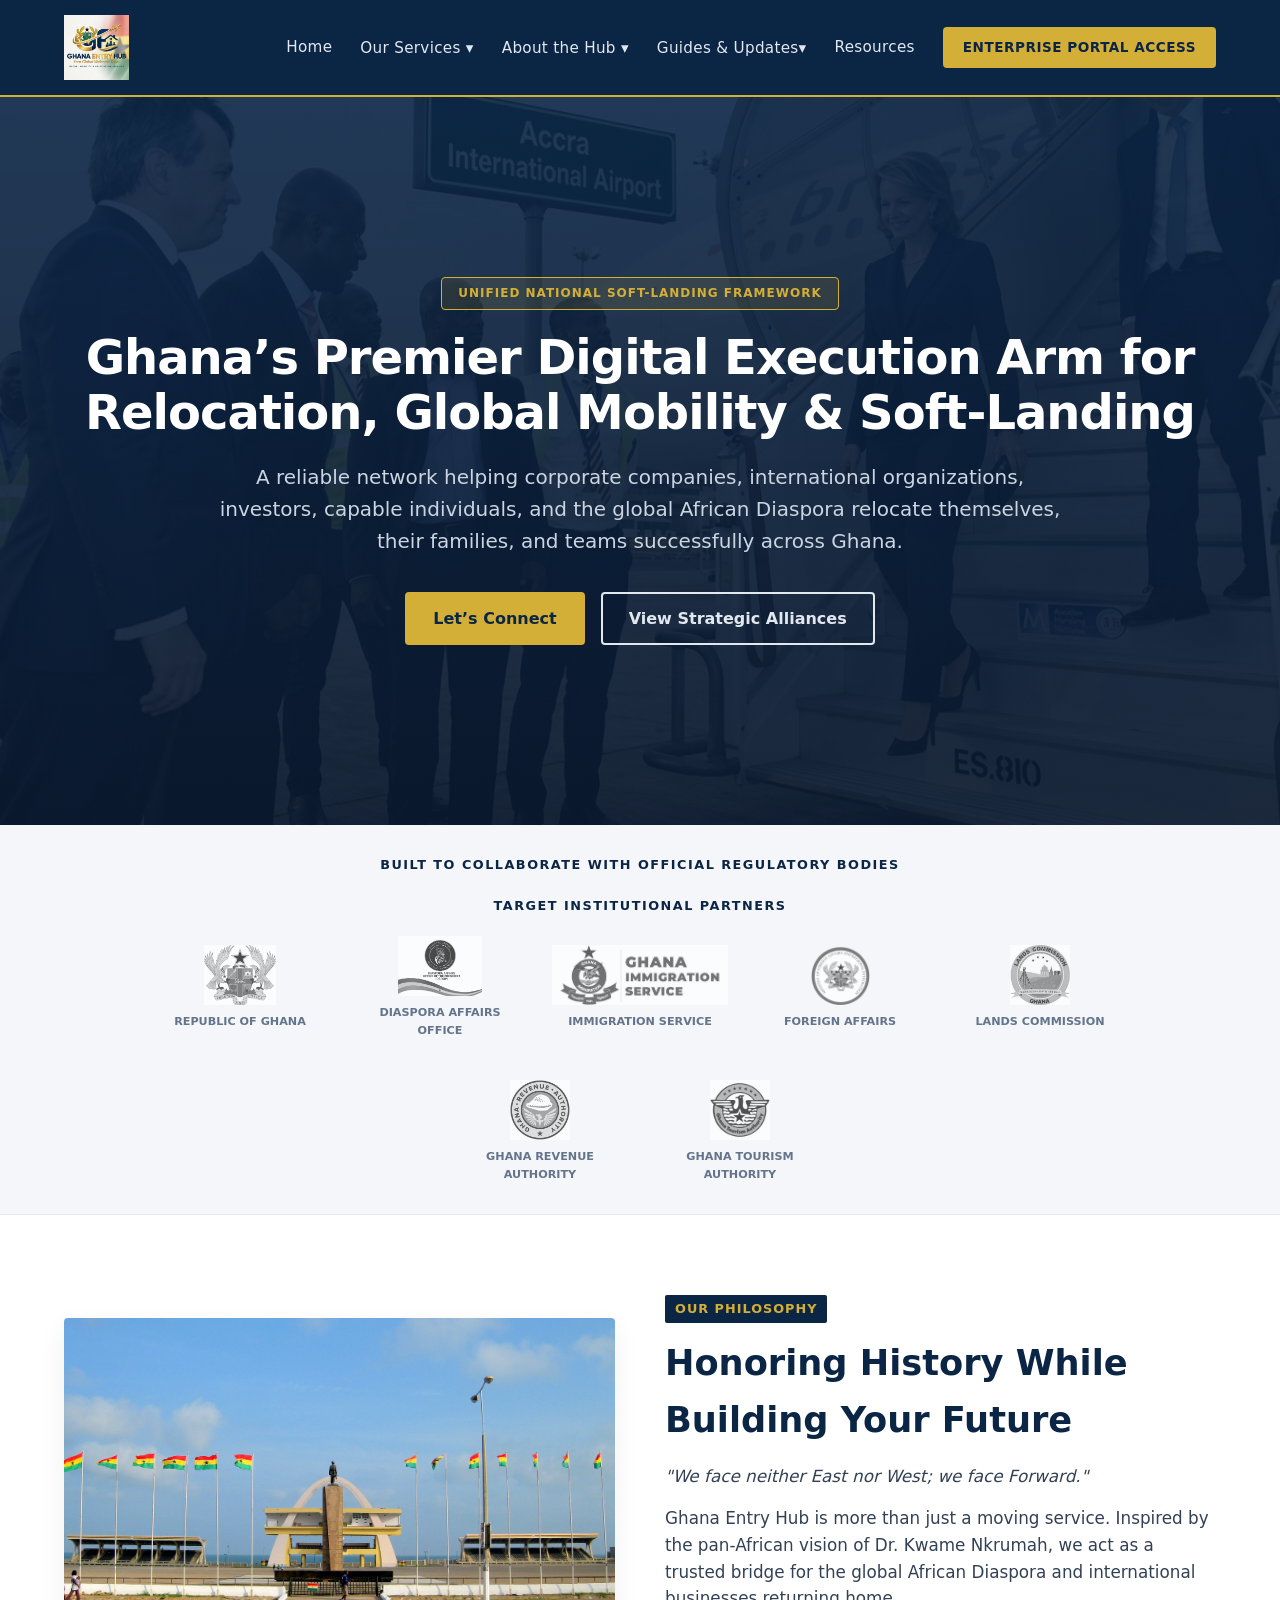
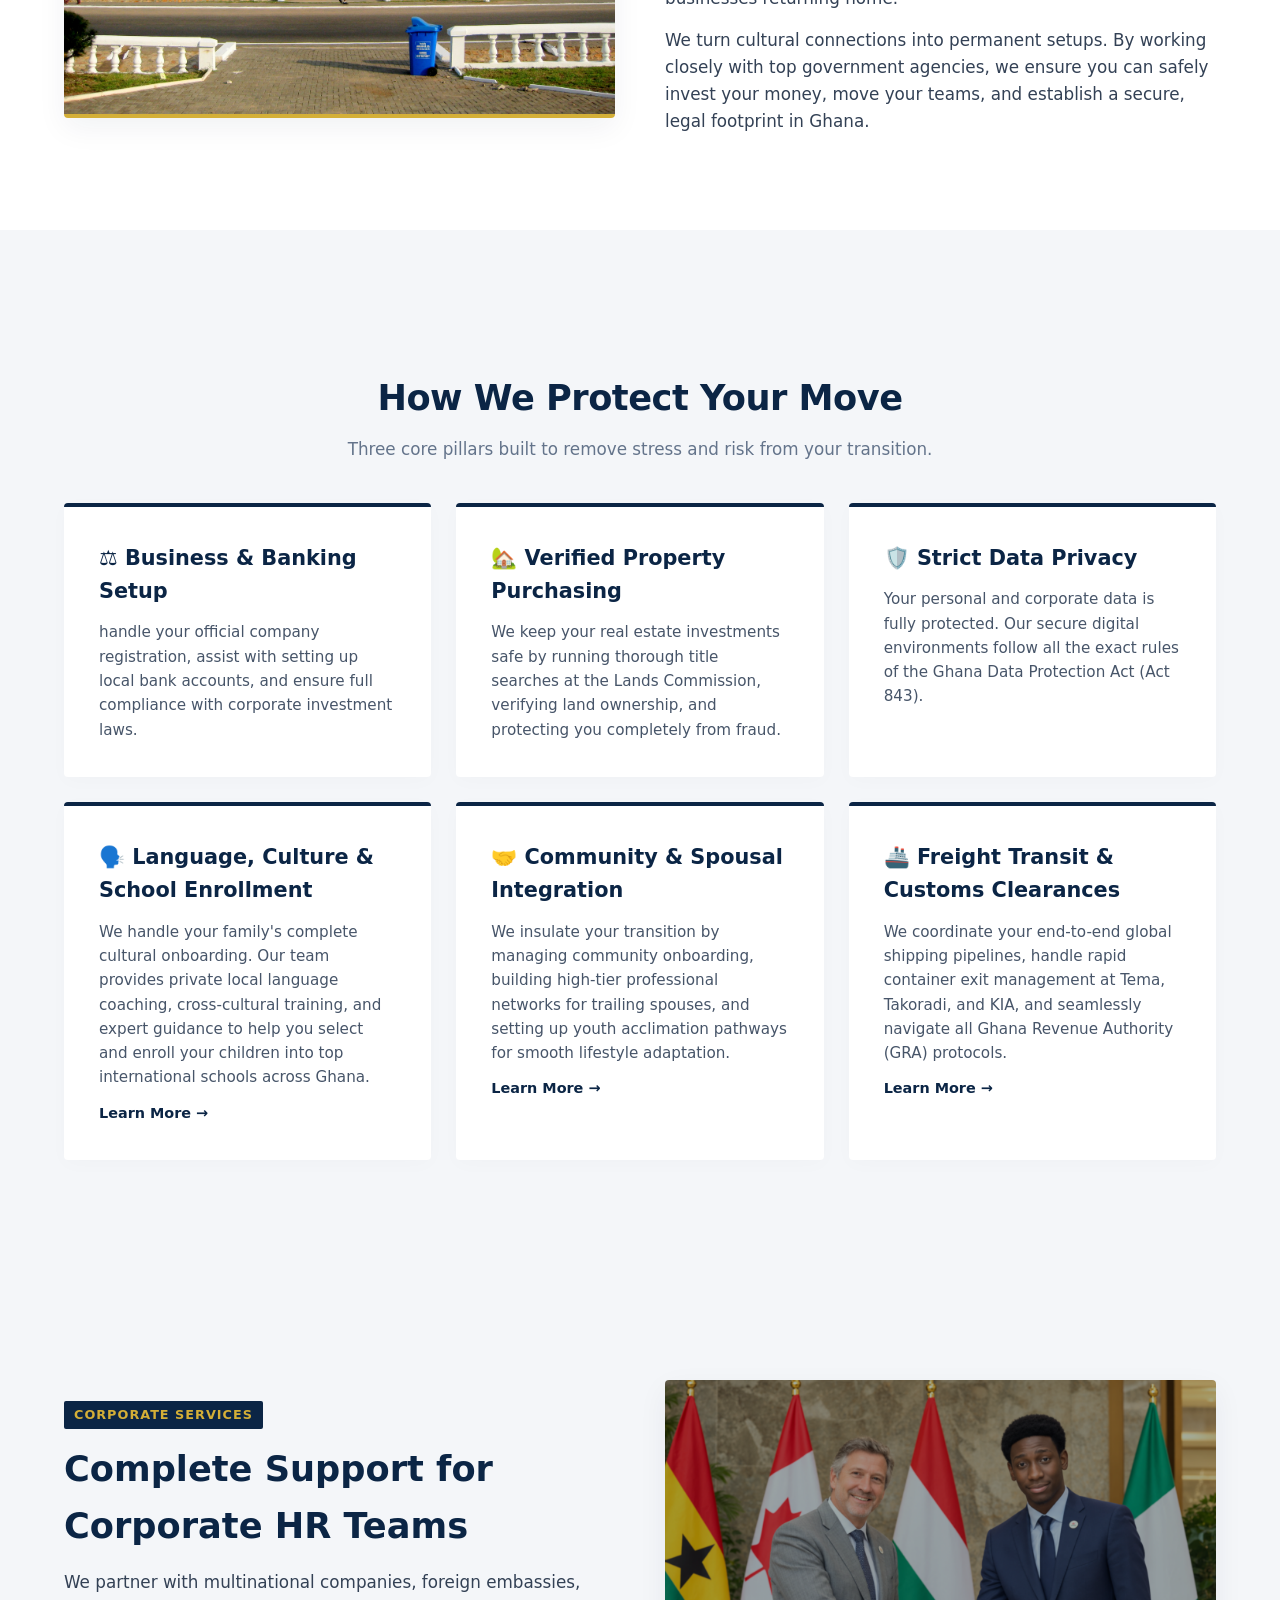
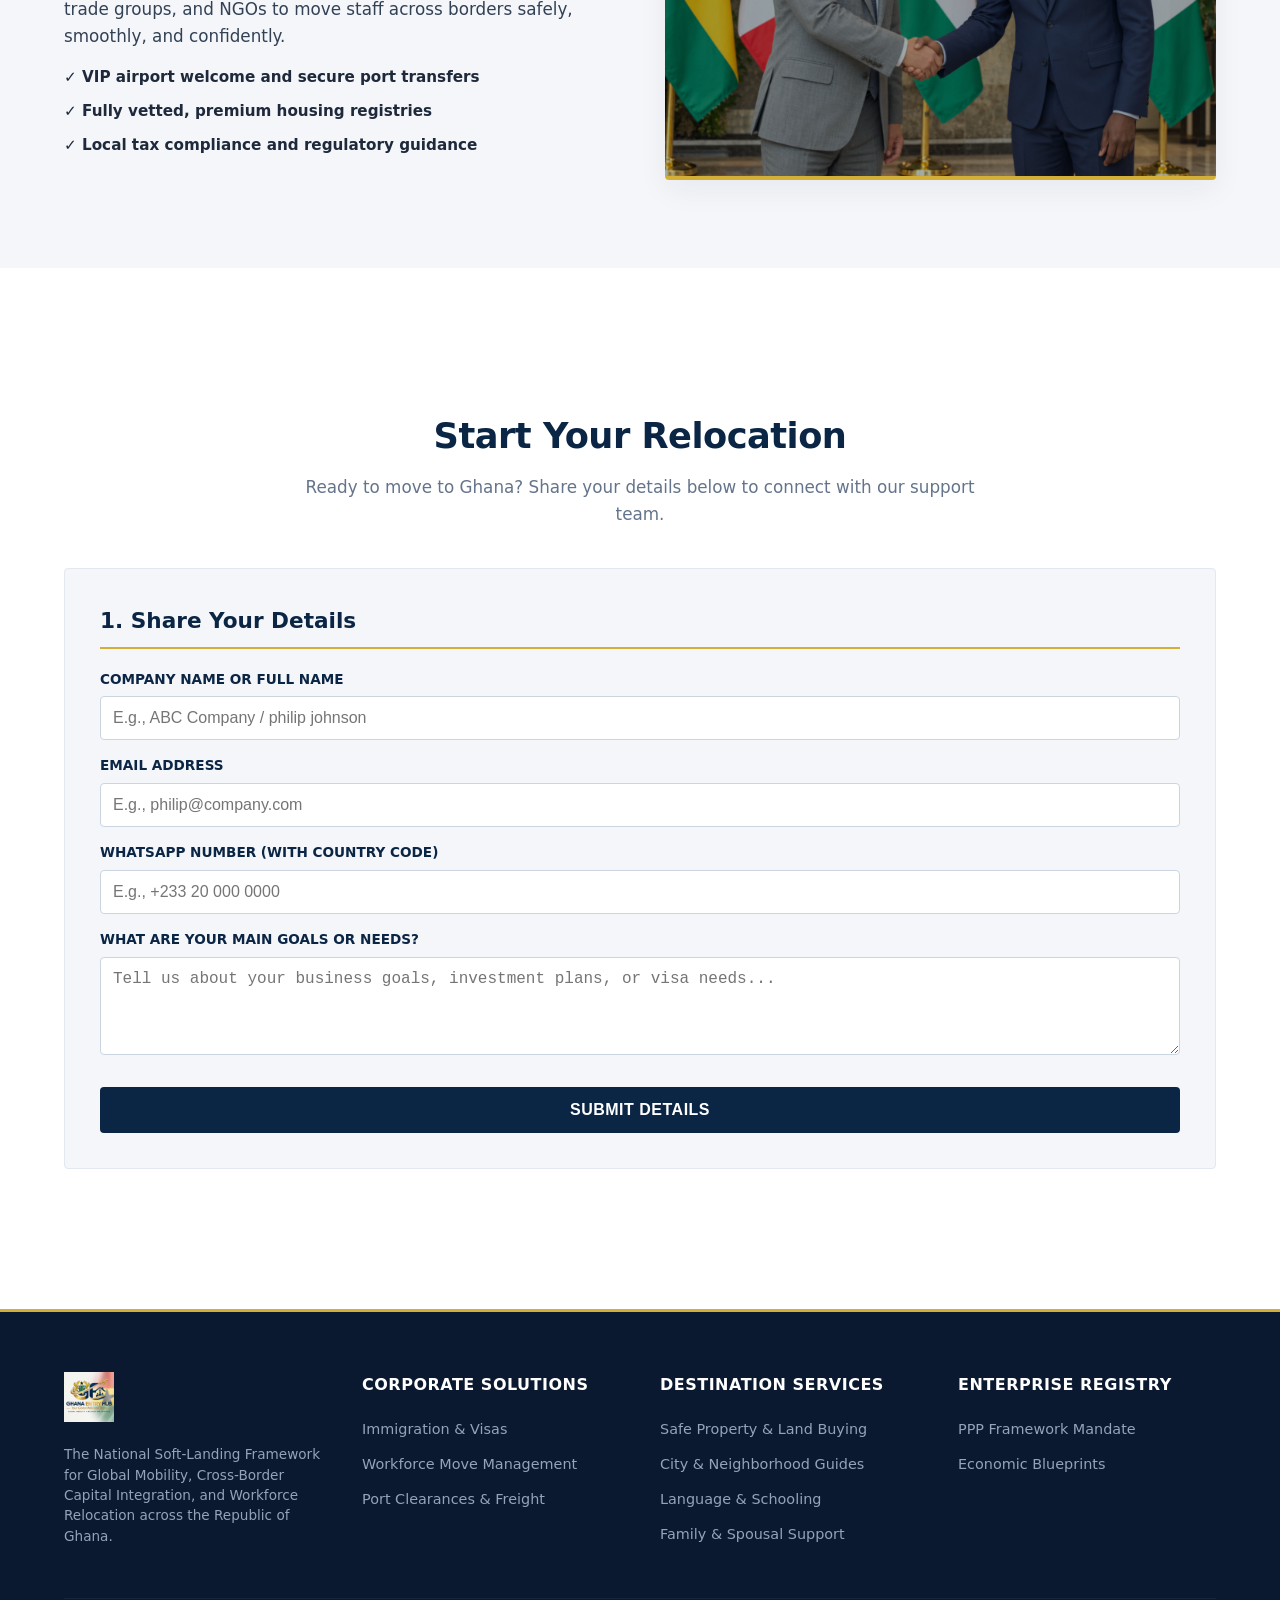
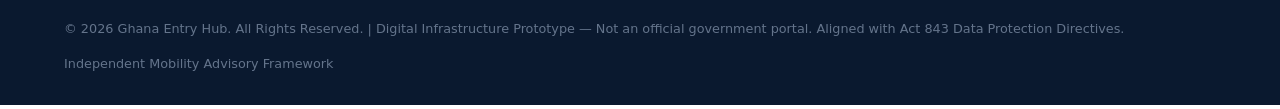
==== commit b8cd27fc: "update partnership and index page" ====
--- a/index.html
+++ b/index.html
@@ -61,7 +61,7 @@
     <header class="hero-gateway">
         <div class="container">
             <span class="badge-state">Unified National Soft-Landing Framework</span>
-            <h1>Ghana’s Premier Digital Execution Platform for Tourism, Relocation & Global Mobility</h1>
+            <h1>Ghana’s Premier Digital Execution Arm for Relocation, Global Mobility & Soft-Landing</h1>
             <p>A reliable network helping corporate companies, international organizations, investors, capable individuals, and the global African Diaspora relocate themselves, their families, and teams successfully across Ghana.</p>
             <div class="cta-group">
                 <a href="#booking" class="btn-primary-blueprint">Let’s Connect</a>
